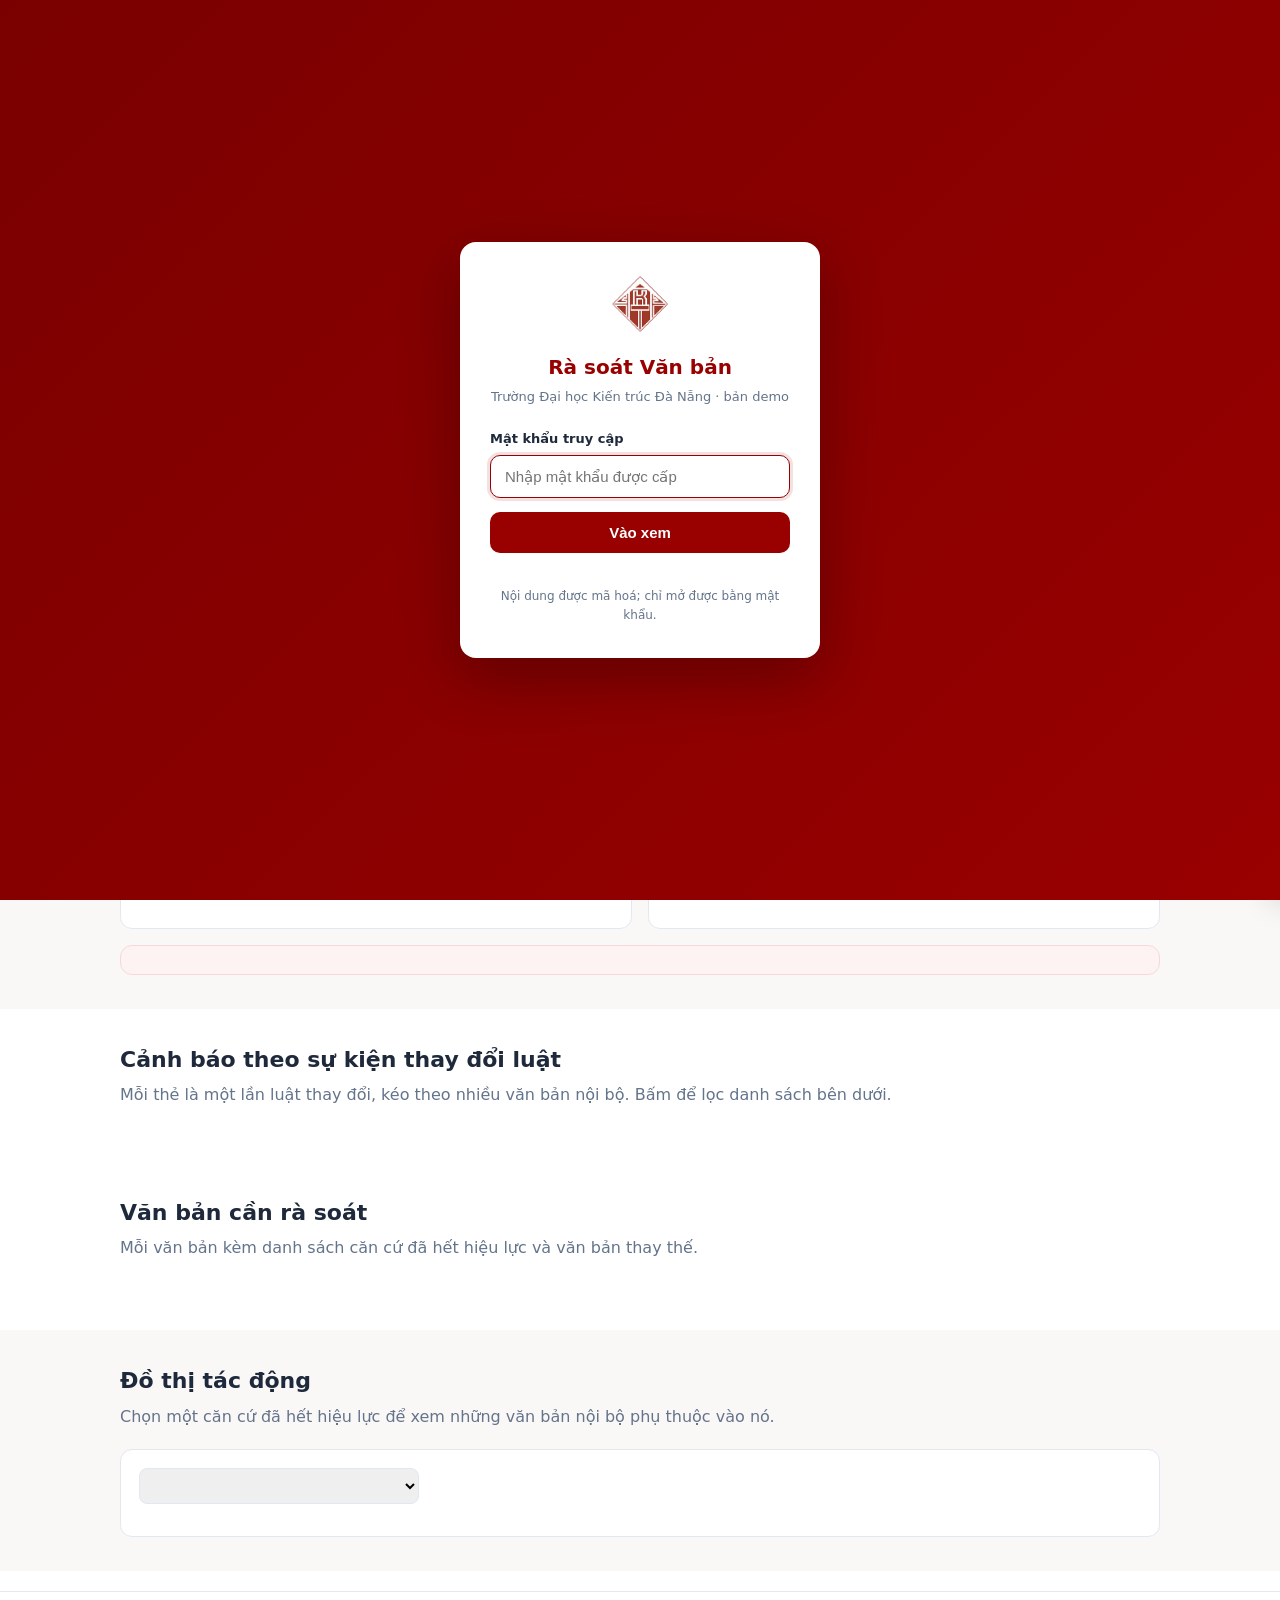
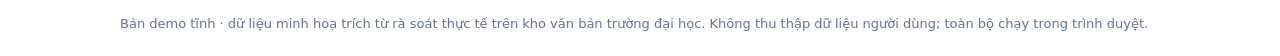
==== index.html @ 302cfd13 "DAU second brain — demo rà soát văn bản (web tĩnh, có cổng mã hoá)" ====
<!doctype html>
<html lang="vi">
<head>
<meta charset="utf-8" />
<meta name="viewport" content="width=device-width, initial-scale=1" />
<link rel="icon" type="image/png" href="dau-logo.png" />
<link rel="apple-touch-icon" href="dau-logo.png" />
<title>Rà soát Văn bản — Phát hiện căn cứ hết hiệu lực</title>
<style>
  :root{
    /* Trục màu đỏ maroon — đồng bộ logo/website DAU (#990000). */
    --blue:#990000; --blue-d:#7a0000; --blue-50:#fdf3f3; --blue-100:#f7d9d9;
    --ink:#1e293b; --muted:#64748b; --line:#e2e8f0; --bg:#ffffff; --soft:#faf7f7;
    --amber:#b45309; --amber-bg:#fffbeb; --red:#b91c1c; --red-bg:#fef2f2; --green:#15803d;
    --gold:#FBAE40;
  }
  *{box-sizing:border-box}
  html,body{margin:0;background:var(--bg);color:var(--ink);
    font-family:-apple-system,"Segoe UI","Be Vietnam Pro",Roboto,system-ui,sans-serif;line-height:1.55}
  a{color:var(--blue);text-decoration:none}
  .wrap{max-width:1080px;margin:0 auto;padding:0 20px}
  header{background:var(--blue);position:sticky;top:0;z-index:10;box-shadow:0 1px 0 rgba(0,0,0,.15)}
  header .wrap{display:flex;align-items:center;gap:12px;height:58px}
  .logo{width:34px;height:34px;border-radius:8px;background:#fff;display:grid;place-items:center;padding:3px}
  .logo img{width:100%;height:100%;object-fit:contain;display:block}
  .brand{font-weight:700;color:#fff}
  .tag{margin-left:auto;font-size:12px;color:#fff;border:1px solid rgba(255,255,255,.45);padding:3px 10px;border-radius:999px}
  .hero{padding:52px 0 30px;background:linear-gradient(#fff,var(--soft))}
  .hero .kick{color:var(--blue)}
  .kick{color:var(--blue);font-weight:700;font-size:13px;letter-spacing:.04em;text-transform:uppercase}
  h1{font-size:34px;line-height:1.2;margin:10px 0 12px;max-width:760px}
  .lead{color:var(--muted);font-size:17px;max-width:720px}
  .stats{display:flex;gap:14px;flex-wrap:wrap;margin-top:22px}
  .stat{background:#fff;border:1px solid var(--line);border-radius:12px;padding:14px 18px;min-width:150px}
  .stat b{display:block;font-size:30px;color:var(--blue);line-height:1}
  .stat span{color:var(--muted);font-size:13px}
  section{padding:34px 0}
  h2{font-size:22px;margin:0 0 6px}
  .sub{color:var(--muted);margin:0 0 20px}
  /* Phân tích nhanh */
  .metrics{display:grid;grid-template-columns:repeat(auto-fit,minmax(200px,1fr));gap:12px;margin-bottom:20px}
  .metric{border:1px solid var(--line);border-left:4px solid var(--blue);border-radius:10px;padding:14px 16px;background:#fff}
  .metric b{display:block;font-size:26px;color:var(--blue);line-height:1.1}
  .metric span{color:var(--muted);font-size:13px}
  .panels{display:grid;grid-template-columns:1fr 1fr;gap:16px}
  @media(max-width:760px){.panels{grid-template-columns:1fr}}
  .panel{border:1px solid var(--line);border-radius:12px;padding:16px 18px;background:#fff}
  .panel-h{font-weight:700;font-size:14px;margin-bottom:12px}
  .bar{display:grid;grid-template-columns:150px 1fr 34px;align-items:center;gap:10px;margin:7px 0;font-size:13px}
  .bar .lbl{color:var(--ink);white-space:nowrap;overflow:hidden;text-overflow:ellipsis}
  .bar .track{display:block;background:var(--soft);border-radius:6px;height:16px;overflow:hidden}
  .bar .fill{display:block;height:100%;min-width:6px;background:var(--blue);border-radius:6px}
  .bar .val{text-align:right;font-weight:700;color:var(--blue)}
  .barY .fill{background:var(--gold)}
  .barY .val{color:var(--amber)}
  /* Ưu tiên xử lý */
  .prow{display:grid;grid-template-columns:34px 1fr 130px 90px 120px;align-items:center;gap:10px;
    padding:11px 14px;border:1px solid var(--line);border-radius:10px;background:#fff;margin-bottom:8px;font-size:14px;cursor:pointer;transition:.15s}
  .prow:hover{border-color:var(--blue);box-shadow:0 2px 12px rgba(153,0,0,.08)}
  .phead{background:var(--soft);font-weight:700;font-size:12px;color:var(--muted);cursor:default;text-transform:uppercase;letter-spacing:.02em}
  .phead:hover{border-color:var(--line);box-shadow:none}
  .prow .pk{font-weight:800;color:var(--blue);text-align:center}
  .prow .pd{font-weight:700}
  .prow .pl{color:var(--muted);font-size:13px}
  .prow .pn{text-align:center;font-weight:700;color:var(--red)}
  .lv{font-size:11px;padding:3px 9px;border-radius:999px;white-space:nowrap}
  .lv-hi{background:var(--red-bg);color:var(--red);border:1px solid #fecaca}
  .lv-md{background:var(--amber-bg);color:var(--amber);border:1px solid #fde68a}
  @media(max-width:680px){.prow{grid-template-columns:26px 1fr 70px;}.prow .pl,.phead span:nth-child(3){display:none}}
  .tline{font-size:14px;padding:6px 0}
  /* Cổng đăng nhập */
  #gate{position:fixed;inset:0;z-index:100;background:linear-gradient(135deg,#7a0000,#990000);display:flex;align-items:center;justify-content:center;padding:20px}
  .gcard{background:#fff;border-radius:16px;padding:34px 30px;width:360px;max-width:92vw;box-shadow:0 20px 60px rgba(0,0,0,.3);text-align:center}
  .glogo{width:56px;height:56px;object-fit:contain;margin-bottom:12px}
  .gt{font-size:20px;font-weight:800;color:var(--blue)}
  .gs{font-size:13px;color:var(--muted);margin:4px 0 22px}
  .gl{display:block;text-align:left;font-size:13px;font-weight:600;color:var(--ink);margin-bottom:6px}
  #gpw{width:100%;padding:12px 14px;border:1px solid var(--line);border-radius:10px;font-size:15px;outline:none}
  #gpw:focus{border-color:var(--blue);box-shadow:0 0 0 3px rgba(153,0,0,.12)}
  #gbtn{width:100%;margin-top:14px;padding:12px;border:none;border-radius:10px;background:var(--blue);color:#fff;font-size:15px;font-weight:700;cursor:pointer}
  #gbtn:disabled{opacity:.6;cursor:default}
  .gerr{color:var(--red);font-size:13px;min-height:18px;margin-top:10px}
  .gnote{color:var(--muted);font-size:12px;margin-top:6px}
  .events{display:grid;grid-template-columns:repeat(auto-fill,minmax(320px,1fr));gap:12px}
  .ev{border:1px solid var(--line);border-radius:12px;padding:14px 16px;background:#fff;cursor:pointer;transition:.15s}
  .ev:hover{border-color:var(--blue);box-shadow:0 2px 12px rgba(37,99,235,.10)}
  .ev.active{border-color:var(--blue);background:var(--blue-50)}
  .ev .n{font-size:22px;font-weight:800;color:var(--blue)}
  .ev .chain{font-size:14px;margin-top:4px}
  .ev .old{color:var(--red);font-weight:600}
  .ev .new{color:var(--green);font-weight:600}
  .pill{display:inline-block;font-size:11px;padding:2px 8px;border-radius:999px;margin-top:8px}
  .pill.replace{background:var(--amber-bg);color:var(--amber);border:1px solid #fde68a}
  .pill.repeal{background:var(--red-bg);color:var(--red);border:1px solid #fecaca}
  .filterbar{display:flex;align-items:center;gap:10px;margin:6px 0 16px;flex-wrap:wrap}
  .chip{font-size:13px;border:1px solid var(--line);background:#fff;border-radius:999px;padding:6px 12px;cursor:pointer}
  .chip.active{background:var(--blue);color:#fff;border-color:var(--blue)}
  .cards{display:grid;grid-template-columns:repeat(auto-fill,minmax(340px,1fr));gap:12px}
  .card{border:1px solid var(--line);border-radius:12px;overflow:hidden;background:#fff}
  .card .h{padding:12px 16px;border-bottom:1px solid var(--line);display:flex;align-items:center;gap:8px;background:var(--soft)}
  .card .h .doc{font-weight:700;font-size:15px}
  .card .b{padding:6px 16px 14px}
  .item{padding:9px 0;border-bottom:1px dashed var(--line);font-size:14px}
  .item:last-child{border-bottom:0}
  .item .row{display:flex;align-items:center;gap:8px;flex-wrap:wrap}
  .arrow{color:var(--muted)}
  .badge{font-size:11px;padding:1px 7px;border-radius:6px}
  .badge.replace{background:var(--amber-bg);color:var(--amber)}
  .badge.repeal{background:var(--red-bg);color:var(--red)}
  .impact{border:1px solid var(--line);border-radius:12px;padding:18px;background:#fff}
  .impact select{font-size:14px;padding:8px 10px;border:1px solid var(--line);border-radius:8px;min-width:280px}
  .dep{display:flex;align-items:center;gap:10px;padding:8px 0;border-bottom:1px dashed var(--line);font-size:14px}
  .dep:last-child{border-bottom:0}
  .dot{width:8px;height:8px;border-radius:50%;background:var(--blue)}
  footer{border-top:1px solid var(--line);color:var(--muted);font-size:13px;padding:22px 0;margin-top:20px}
  .note{background:var(--blue-50);border:1px solid var(--blue-100);border-radius:12px;padding:14px 16px;color:#5a0000;font-size:14px}
  .card,.dnode{cursor:pointer}
  .card{transition:.15s}
  .card:hover{border-color:var(--blue);box-shadow:0 2px 12px rgba(153,0,0,.10)}
  /* Drawer chi tiết */
  .ov{position:fixed;inset:0;background:rgba(15,23,42,.45);opacity:0;pointer-events:none;transition:.2s;z-index:40}
  .ov.show{opacity:1;pointer-events:auto}
  .drawer{position:fixed;top:0;right:0;height:100%;width:440px;max-width:92vw;background:#fff;z-index:41;
    box-shadow:-8px 0 30px rgba(0,0,0,.18);transform:translateX(100%);transition:.25s;overflow-y:auto}
  .drawer.show{transform:translateX(0)}
  .dr-h{position:sticky;top:0;background:var(--blue);color:#fff;padding:16px 20px;display:flex;align-items:flex-start;gap:10px}
  .dr-h .x{margin-left:auto;cursor:pointer;font-size:22px;line-height:1;opacity:.9}
  .dr-h .t{font-weight:700;font-size:16px}
  .dr-h .s{font-size:12px;opacity:.85;margin-top:2px}
  .dr-b{padding:18px 20px}
  .kv{display:grid;grid-template-columns:110px 1fr;gap:6px 12px;font-size:14px;margin-bottom:16px}
  .kv .k{color:var(--muted)}
  .kv .v{color:var(--ink);font-weight:600}
  .sec-t{font-weight:700;font-size:13px;color:var(--blue);text-transform:uppercase;letter-spacing:.03em;margin:16px 0 8px}
  .sum{font-size:14px;color:#334155;line-height:1.6;background:var(--soft);border-radius:10px;padding:12px 14px}
  .chips{display:flex;flex-wrap:wrap;gap:6px}
  .chip2{font-size:12px;background:var(--blue-50);color:#5a0000;border:1px solid var(--blue-100);border-radius:999px;padding:3px 10px}
  .conf{display:inline-flex;align-items:center;gap:6px;font-size:12px}
  .conf .bar2{width:90px;height:7px;background:var(--soft);border-radius:4px;overflow:hidden}
  .conf .bar2 i{display:block;height:100%;background:var(--green)}
  .cc-item{display:flex;align-items:center;gap:8px;flex-wrap:wrap;font-size:13px;padding:7px 0;border-bottom:1px dashed var(--line)}
  .cc-item:last-child{border-bottom:0}
</style>
</head>
<body style="overflow:hidden">
<div id="gate">
  <div class="gcard">
    <img src="dau-logo.png" alt="DAU" class="glogo">
    <div class="gt">Rà soát Văn bản</div>
    <div class="gs">Trường Đại học Kiến trúc Đà Nẵng · bản demo</div>
    <label class="gl" for="gpw">Mật khẩu truy cập</label>
    <input id="gpw" type="password" autocomplete="off" placeholder="Nhập mật khẩu được cấp">
    <button id="gbtn">Vào xem</button>
    <div id="gerr" class="gerr"></div>
    <div class="gnote">Nội dung được mã hoá; chỉ mở được bằng mật khẩu.</div>
  </div>
</div>
<header><div class="wrap">
  <div class="logo"><img src="dau-logo.png" alt="Logo Trường Đại học Kiến trúc Đà Nẵng"></div>
  <div class="brand">Rà soát Văn bản</div>
  <div class="tag">Bản demo · dữ liệu rà soát thực tế</div>
</div></header>

<div class="hero"><div class="wrap">
  <div class="kick">Bảo đảm văn bản hành chính</div>
  <h1>Phát hiện văn bản đang viện dẫn căn cứ pháp lý đã hết hiệu lực</h1>
  <p class="lead">Khi một nghị định, thông tư bị thay thế hoặc bãi bỏ, hàng loạt văn bản nội bộ của trường bỗng đứng trên một căn cứ đã chết. Hệ thống dựng đồ thị toàn bộ văn bản và đối chiếu với hiệu lực pháp luật, chỉ ra <b>đúng văn bản nào</b> cần rà lại — kèm căn cứ thay thế.</p>
  <div class="stats" id="stats"></div>
</div></div>

<section><div class="wrap">
  <h2>Ưu tiên xử lý trước</h2>
  <p class="sub">Xếp theo mức độ: văn bản có căn cứ <b>bị bãi bỏ</b> và dính <b>nhiều căn cứ hỏng</b> lên đầu. Bấm để xem chi tiết.</p>
  <div id="priority"></div>
</div></section>

<section style="background:var(--soft)"><div class="wrap">
  <h2>Phân tích nhanh</h2>
  <p class="sub">Rút trực tiếp từ kết quả rà soát — không phải số minh hoạ.</p>
  <div class="metrics" id="metrics"></div>
  <div class="panels">
    <div class="panel">
      <div class="panel-h">Căn cứ bị viện nhiều nhất</div>
      <div id="barTop"></div>
    </div>
    <div class="panel">
      <div class="panel-h">Thay thế / bãi bỏ</div>
      <div id="donut" style="display:flex;align-items:center;gap:18px"></div>
      <div class="panel-h" style="margin-top:18px">Văn bản thay thế theo năm</div>
      <div id="barYear"></div>
    </div>
  </div>
  <div class="panels" style="margin-top:16px">
    <div class="panel">
      <div class="panel-h">Rủi ro tập trung ở đâu</div>
      <div id="riskLoai"></div>
      <div class="panel-h" style="margin-top:16px">Chủ đề hay gặp</div>
      <div id="riskChuDe" class="chips"></div>
    </div>
    <div class="panel">
      <div class="panel-h">Độ tin cậy trích xuất (chất lượng đọc)</div>
      <div id="trust"></div>
    </div>
  </div>
  <div class="note" id="whyNow" style="margin-top:16px"></div>
</div></section>

<section><div class="wrap">
  <h2>Cảnh báo theo sự kiện thay đổi luật</h2>
  <p class="sub">Mỗi thẻ là một lần luật thay đổi, kéo theo nhiều văn bản nội bộ. Bấm để lọc danh sách bên dưới.</p>
  <div class="events" id="events"></div>
</div></section>

<section><div class="wrap">
  <h2>Văn bản cần rà soát</h2>
  <p class="sub">Mỗi văn bản kèm danh sách căn cứ đã hết hiệu lực và văn bản thay thế.</p>
  <div class="filterbar" id="filterbar"></div>
  <div class="cards" id="cards"></div>
</div></section>

<section style="background:var(--soft)"><div class="wrap">
  <h2>Đồ thị tác động</h2>
  <p class="sub">Chọn một căn cứ đã hết hiệu lực để xem những văn bản nội bộ phụ thuộc vào nó.</p>
  <div class="impact">
    <select id="impactSel"></select>
    <div id="impactOut" style="margin-top:14px"></div>
  </div>
</div></section>

<div class="ov" id="ov"></div>
<aside class="drawer" id="drawer">
  <div class="dr-h">
    <div><div class="t" id="drTitle"></div><div class="s" id="drSub"></div></div>
    <div class="x" id="drClose">&times;</div>
  </div>
  <div class="dr-b" id="drBody"></div>
</aside>

<footer><div class="wrap">
  Bản demo tĩnh · dữ liệu minh hoạ trích từ rà soát thực tế trên kho văn bản trường đại học.
  Không thu thập dữ liệu người dùng; toàn bộ chạy trong trình duyệt.
</div></footer>

<script>
function initApp(){
  var D = window.DEMO_DATA;
  var badge = function(ly){ return ly.indexOf("bãi bỏ")>=0 ? "repeal" : "replace"; };

  // stats
  document.getElementById("stats").innerHTML =
    '<div class="stat"><b>'+D.soCanhBao+(D.tongCorpus?' <span style="font-size:16px;color:var(--muted)">/ '+D.tongCorpus+'</span>':'')+'</b><span>văn bản viện căn cứ hết hiệu lực'+(D.tongCorpus?' trên tổng kho':'')+'</span></div>'+
    '<div class="stat"><b>'+D.soSuKien+'</b><span>lần luật thay đổi (thay thế / bãi bỏ)</span></div>'+
    '<div class="stat"><b>on-prem</b><span>dữ liệu không rời tổ chức</span></div>';

  // ---- Phân tích nhanh ----
  var I = D.insights;
  document.getElementById("metrics").innerHTML =
    '<div class="metric"><b>'+I.luotVien+'</b><span>lượt viện dẫn căn cứ đã hết hiệu lực</span></div>'+
    '<div class="metric"><b>'+I.thayThe+' / '+I.baiBo+'</b><span>bị thay thế / bị bãi bỏ</span></div>'+
    '<div class="metric"><b>'+I.vbNhieuCanCu+'</b><span>văn bản dính từ 2 căn cứ hỏng trở lên</span></div>'+
    '<div class="metric"><b>'+I.luotLuatMoi+'</b><span>lượt do luật mới 2025–2026</span></div>';

  function bars(host, rows, cls){
    var max = Math.max.apply(null, rows.map(function(r){return r.n;}));
    document.getElementById(host).className = cls||"";
    document.getElementById(host).innerHTML = rows.map(function(r){
      return '<div class="bar"><span class="lbl" title="'+r.label+'">'+r.label+'</span>'+
        '<span class="track"><span class="fill" style="width:'+(r.n/max*100).toFixed(0)+'%"></span></span>'+
        '<span class="val">'+r.n+'</span></div>';
    }).join("");
  }
  bars("barTop", I.topCanCu.map(function(x){return {label:x.canCu,n:x.n};}));
  bars("barYear", I.theoNam.map(function(x){return {label:x.nam,n:x.n};}), "barY");

  // donut thay thế / bãi bỏ (SVG)
  (function(){
    var a=I.thayThe, b=I.baiBo, tot=a+b, r=42, c=2*Math.PI*r;
    var segA=(a/tot*c), segB=(b/tot*c);
    document.getElementById("donut").innerHTML =
      '<svg width="120" height="120" viewBox="0 0 120 120">'+
      '<circle cx="60" cy="60" r="'+r+'" fill="none" stroke="var(--amber)" stroke-width="16" '+
        'stroke-dasharray="'+segA+' '+(c-segA)+'" transform="rotate(-90 60 60)"/>'+
      '<circle cx="60" cy="60" r="'+r+'" fill="none" stroke="var(--red)" stroke-width="16" '+
        'stroke-dasharray="'+segB+' '+(c-segB)+'" stroke-dashoffset="'+(-segA)+'" transform="rotate(-90 60 60)"/>'+
      '<text x="60" y="58" text-anchor="middle" font-size="22" font-weight="800" fill="var(--ink)">'+tot+'</text>'+
      '<text x="60" y="74" text-anchor="middle" font-size="10" fill="var(--muted)">lượt</text></svg>'+
      '<div style="font-size:13px">'+
      '<div><span style="display:inline-block;width:10px;height:10px;background:var(--amber);border-radius:2px;margin-right:6px"></span>Bị thay thế · <b>'+a+'</b></div>'+
      '<div style="margin-top:6px"><span style="display:inline-block;width:10px;height:10px;background:var(--red);border-radius:2px;margin-right:6px"></span>Bị bãi bỏ · <b>'+b+'</b></div></div>';
  })();

  document.getElementById("whyNow").innerHTML =
    '<b>Vì sao bây giờ:</b> '+I.luotLuatMoi+'/'+I.luotVien+' lượt viện căn cứ hết hiệu lực là do đợt sửa luật lớn '+
    '<b>2025–2026</b> (Luật Giáo dục ĐH 125/2025, Nghị định 91/2026…). Càng để lâu, số văn bản đứng trên căn cứ đã chết càng dồn.';

  // ① Ưu tiên xử lý — bảng xếp hạng
  (function(){
    var rows=I.uuTien||[];
    var host=document.getElementById("priority");
    var head='<div class="prow phead"><span>#</span><span>Văn bản</span><span>Loại</span><span>Căn cứ hỏng</span><span>Mức độ</span></div>';
    host.innerHTML=head+rows.map(function(r,i){
      var lvl=r.baiBo?'<span class="lv lv-hi">Ưu tiên cao</span>':'<span class="lv lv-md">Cần rà</span>';
      return '<div class="prow" data-did="'+r.docId+'">'+
        '<span class="pk">'+(i+1)+'</span>'+
        '<span class="pd">'+r.soHieu+'</span>'+
        '<span class="pl">'+(r.loai||'—')+'</span>'+
        '<span class="pn">'+r.n+'</span>'+
        '<span>'+lvl+'</span></div>';
    }).join("");
    Array.prototype.forEach.call(host.querySelectorAll(".prow[data-did]"),function(el){
      el.onclick=function(){ openDetail(el.dataset.did); };
    });
  })();

  // ③ Rủi ro tập trung — loại VB + chủ đề
  (function(){
    var T=I.tapTrung||{theoLoai:[],theoChuDe:[]};
    bars("riskLoai", T.theoLoai.map(function(x){return {label:x.loai,n:x.n};}));
    document.getElementById("riskChuDe").innerHTML =
      T.theoChuDe.map(function(c){return '<span class="chip2">'+esc(c.chuDe)+' · '+c.n+'</span>';}).join("");
  })();

  // ② Độ tin cậy trích xuất
  (function(){
    var t=I.tinCay; if(!t) return;
    document.getElementById("trust").innerHTML =
      '<div style="display:flex;align-items:center;gap:14px;margin-bottom:12px">'+
        '<svg width="86" height="86" viewBox="0 0 86 86">'+
          '<circle cx="43" cy="43" r="34" fill="none" stroke="var(--soft)" stroke-width="12"/>'+
          '<circle cx="43" cy="43" r="34" fill="none" stroke="var(--green)" stroke-width="12" '+
            'stroke-dasharray="'+(t.tb/100*2*Math.PI*34)+' '+(2*Math.PI*34)+'" stroke-linecap="round" transform="rotate(-90 43 43)"/>'+
          '<text x="43" y="48" text-anchor="middle" font-size="20" font-weight="800" fill="var(--ink)">'+t.tb+'%</text>'+
        '</svg>'+
        '<div style="font-size:13px;color:var(--muted)">Độ tin cậy trung bình khi AI bóc tách '+t.tong+' văn bản cảnh báo.</div>'+
      '</div>'+
      '<div class="tline"><b>'+t.ocr+'/'+t.tong+'</b> văn bản đọc bằng OCR (ảnh scan)</div>'+
      '<div class="tline"><b>'+t.duoi80+'/'+t.tong+'</b> văn bản có độ tin cậy dưới 80% — <span style="color:var(--amber)">nên có người kiểm lại</span></div>'+
      '<div class="tline" style="color:var(--muted);font-size:12px;margin-top:8px">Hệ thống không tự quyết; con người duyệt cuối (HITL) + lưu vết.</div>';
  })();

  // events
  var evWrap = document.getElementById("events");
  var activeEvent = null;
  D.events.forEach(function(e, i){
    var el = document.createElement("div");
    el.className="ev"; el.dataset.i=i;
    el.innerHTML =
      '<div class="n">'+e.docs.length+' <span style="font-size:13px;color:var(--muted);font-weight:600">văn bản</span></div>'+
      '<div class="chain"><span class="old">'+e.canCu+'</span> <span class="arrow">→</span> <span class="new">'+e.thayBang+'</span></div>'+
      '<span class="pill '+badge(e.lyDo)+'">'+e.lyDo+'</span>';
    el.onclick=function(){
      if(activeEvent===i){ activeEvent=null; } else { activeEvent=i; }
      renderChips(); renderCards();
      Array.prototype.forEach.call(evWrap.children,function(c){c.classList.toggle("active", c.dataset.i==activeEvent);});
    };
    evWrap.appendChild(el);
  });

  // filter chips (theo lý do)
  var filterReason = "all";
  function renderChips(){
    var fb = document.getElementById("filterbar");
    var reasons = [["all","Tất cả"],["thay","Bị thay thế"],["bãi","Bị bãi bỏ"]];
    fb.innerHTML = reasons.map(function(r){
      return '<span class="chip'+(filterReason===r[0]?' active':'')+'" data-r="'+r[0]+'">'+r[1]+'</span>';
    }).join("") + (activeEvent!==null ? '<span style="color:var(--muted);font-size:13px">· đang lọc theo sự kiện: <b>'+D.events[activeEvent].canCu+'</b> <a href="#" id="clearEv">bỏ lọc</a></span>' : '');
    Array.prototype.forEach.call(fb.querySelectorAll(".chip"),function(c){
      c.onclick=function(){ filterReason=c.dataset.r; renderChips(); renderCards(); };
    });
    var ce=document.getElementById("clearEv");
    if(ce) ce.onclick=function(ev){ev.preventDefault();activeEvent=null;renderChips();renderCards();Array.prototype.forEach.call(evWrap.children,function(c){c.classList.remove("active");});};
  }

  // cards
  function renderCards(){
    var evDocs = activeEvent!==null ? new Set(D.events[activeEvent].docs) : null;
    var host = document.getElementById("cards");
    host.innerHTML="";
    D.warnings.forEach(function(w){
      if(evDocs && !evDocs.has(w.soHieu)) return;
      var items = w.items.filter(function(it){
        if(filterReason==="thay") return it.lyDo.indexOf("thay")>=0;
        if(filterReason==="bãi") return it.lyDo.indexOf("bãi")>=0;
        return true;
      });
      if(!items.length) return;
      var worst = items.some(function(it){return it.lyDo.indexOf("bãi")>=0;}) ? "repeal":"replace";
      var card=document.createElement("div"); card.className="card";
      card.innerHTML =
        '<div class="h"><span class="badge '+worst+'">'+(worst==="repeal"?"bãi bỏ":"thay thế")+'</span><span class="doc">'+w.soHieu+'</span>'+
          '<span style="margin-left:auto;color:var(--muted);font-size:12px">xem chi tiết →</span></div>'+
        '<div class="b">'+items.map(function(it){
          return '<div class="item"><div class="row"><span style="color:var(--red)">'+it.canCu+'</span>'+
            '<span class="arrow">→</span><span style="color:var(--green)">'+it.thayBang+'</span>'+
            '<span class="badge '+badge(it.lyDo)+'">'+it.lyDo+'</span></div></div>';
        }).join("")+'</div>';
      card.onclick=function(){ openDetail(w.docId); };
      host.appendChild(card);
    });
    if(!host.children.length) host.innerHTML='<p class="sub">Không có văn bản khớp bộ lọc.</p>';
  }

  // impact
  var sel=document.getElementById("impactSel");
  D.impact.forEach(function(x,i){
    var o=document.createElement("option"); o.value=i;
    o.textContent=x.canCu+"  ("+x.dependents.length+" văn bản phụ thuộc)";
    sel.appendChild(o);
  });
  function esc(s){return String(s).replace(/&/g,"&amp;").replace(/</g,"&lt;");}
  function renderImpact(){
    var x=D.impact[sel.value];
    var out=document.getElementById("impactOut");
    if(!x){out.innerHTML="";return;}
    var deps=x.dependents;
    var note='<div class="note">Nếu <b>'+esc(x.canCu)+'</b> thay đổi ('+x.lyDo+' → <b>'+esc(x.thayBang)+'</b>), '+
      deps.length+' văn bản dưới đây cần rà lại.</div>';
    if(!deps.length){ out.innerHTML=note+'<p class="sub">Không có văn bản phụ thuộc trong kho.</p>'; return; }

    var W=740, rowH=50, pad=44, bx=18, bw=214, dx=474, dw=250, dh=38;
    var H=Math.max(240, pad*2 + deps.length*rowH);
    var by=H/2;
    var svg='<svg viewBox="0 0 '+W+' '+H+'" width="100%" style="max-width:'+W+'px;font-family:inherit">';
    svg+='<defs><marker id="ah" markerWidth="9" markerHeight="9" refX="7" refY="3" orient="auto">'+
         '<path d="M0,0 L7,3 L0,6 Z" fill="#b91c1c"/></marker></defs>';
    // đường nối căn cứ -> từng văn bản phụ thuộc
    deps.forEach(function(d,i){
      var dy=pad + i*rowH + dh/2;
      var x1=bx+bw, y1=by, x2=dx, y2=dy, mx=(x1+x2)/2;
      svg+='<path d="M'+x1+','+y1+' C'+mx+','+y1+' '+mx+','+y2+' '+(x2-2)+','+y2+'" '+
           'fill="none" stroke="#d99" stroke-width="1.6" marker-end="url(#ah)"/>';
    });
    // node căn cứ hết hiệu lực (đỏ, viền đứt = đã "chết")
    svg+='<g><rect x="'+bx+'" y="'+(by-28)+'" width="'+bw+'" height="56" rx="10" '+
         'fill="#fef2f2" stroke="#b91c1c" stroke-width="1.8" stroke-dasharray="5 3"/>'+
         '<text x="'+(bx+bw/2)+'" y="'+(by-6)+'" text-anchor="middle" font-size="9.5" fill="#b91c1c" font-weight="700">CĂN CỨ HẾT HIỆU LỰC</text>'+
         '<text x="'+(bx+bw/2)+'" y="'+(by+12)+'" text-anchor="middle" font-size="13" fill="#1e293b" font-weight="700">'+esc(x.canCu)+'</text></g>';
    // chip văn bản thay thế (xanh) dưới căn cứ
    svg+='<g><rect x="'+bx+'" y="'+(by+40)+'" width="'+bw+'" height="30" rx="8" fill="#f0fdf4" stroke="#15803d" stroke-width="1.4"/>'+
         '<text x="'+(bx+bw/2)+'" y="'+(by+59)+'" text-anchor="middle" font-size="11.5" fill="#15803d">thay bằng: <tspan font-weight="700">'+esc(x.thayBang)+'</tspan></text></g>';
    svg+='<line x1="'+(bx+bw/2)+'" y1="'+(by+28)+'" x2="'+(bx+bw/2)+'" y2="'+(by+40)+'" stroke="#15803d" stroke-width="1.2"/>';
    // node văn bản phụ thuộc
    deps.forEach(function(d,i){
      var dy=pad + i*rowH + dh/2;
      svg+='<g class="dnode" style="cursor:pointer" onclick="window.__openDetail(\''+(d.docId||'')+'\')">'+
           '<rect x="'+dx+'" y="'+(dy-dh/2)+'" width="'+dw+'" height="'+dh+'" rx="8" fill="#fff" stroke="#990000" stroke-width="1.3"/>'+
           '<text x="'+(dx+12)+'" y="'+(dy+2)+'" font-size="12.5" fill="#1e293b" font-weight="600">'+esc(d.soHieu)+'</text>'+
           (d.loai?'<text x="'+(dx+12)+'" y="'+(dy+15)+'" font-size="9.5" fill="#64748b">'+esc(d.loai)+' · bấm xem chi tiết</text>':'')+'</g>';
    });
    svg+='</svg>';
    out.innerHTML = note + '<div style="overflow-x:auto;margin-top:14px">'+svg+'</div>';
  }
  sel.onchange=renderImpact;

  // ---- Drawer chi tiết văn bản ----
  function warnItemsOf(docId){
    var w = D.warnings.filter(function(x){return x.docId===docId;})[0];
    return w ? w.items : null;
  }
  function fmtDate(s){ if(!s) return "—"; var p=String(s).split("-"); return p.length===3? p[2]+"/"+p[1]+"/"+p[0] : s; }
  function openDetail(docId){
    var m = D.docMeta[docId];
    var ov=document.getElementById("ov"), dr=document.getElementById("drawer");
    if(!m){
      document.getElementById("drTitle").textContent="Không có dữ liệu chi tiết";
      document.getElementById("drSub").textContent="";
      document.getElementById("drBody").innerHTML='<p class="sub">Văn bản này chưa có bản trích xuất trong demo.</p>';
    } else {
      document.getElementById("drTitle").textContent = m.soHieu || "Văn bản";
      document.getElementById("drSub").textContent = [m.loai, m.coQuan].filter(Boolean).join(" · ");
      var conf = m.conf!=null ? Math.round(m.conf*100) : null;
      var items = warnItemsOf(docId);
      var html = '<div class="kv">'+
        row("Loại", m.loai)+
        row("Cơ quan", m.coQuan)+
        row("Người ký", m.nguoiKy)+
        row("Ngày ký", fmtDate(m.ngayKy))+
        row("Hiệu lực", fmtDate(m.hieuLucTu) + (m.hieuLucDen? " → "+fmtDate(m.hieuLucDen) : " → nay"))+
        row("Trạng thái", m.status)+
      '</div>';
      // độ tin cậy trích xuất + OCR (thông tin DocOps bóc ra)
      html += '<div style="display:flex;gap:18px;align-items:center;margin-bottom:6px">';
      if(conf!=null) html += '<span class="conf">Độ tin cậy trích xuất <span class="bar2"><i style="width:'+conf+'%"></i></span> <b>'+conf+'%</b></span>';
      html += '<span class="conf">'+(m.ocr? "📄 có dùng OCR":"📄 lớp chữ số")+'</span></div>';
      // tóm tắt
      if(m.tomTat){ html += '<div class="sec-t">Tóm tắt (AI trích)</div><div class="sum">'+esc(m.tomTat)+'</div>'; }
      // căn cứ hết hiệu lực (nếu là văn bản cảnh báo)
      if(items){
        html += '<div class="sec-t">Căn cứ đã hết hiệu lực</div>';
        html += items.map(function(it){
          return '<div class="cc-item"><span style="color:var(--red);font-weight:600">'+esc(it.canCu)+'</span>'+
            '<span class="arrow">→</span><span style="color:var(--green);font-weight:600">'+esc(it.thayBang)+'</span>'+
            '<span class="badge '+badge(it.lyDo)+'">'+it.lyDo+'</span></div>';
        }).join("");
      }
      // chủ đề + tags
      if(m.chuDe&&m.chuDe.length){ html += '<div class="sec-t">Chủ đề</div><div class="chips">'+m.chuDe.map(function(c){return '<span class="chip2">'+esc(c)+'</span>';}).join("")+'</div>'; }
      if(m.tags&&m.tags.length){ html += '<div class="sec-t">Từ khoá</div><div class="chips">'+m.tags.map(function(t){return '<span class="chip2">'+esc(t)+'</span>';}).join("")+'</div>'; }
      document.getElementById("drBody").innerHTML = html;
    }
    ov.classList.add("show"); dr.classList.add("show");
  }
  function row(k,v){ return v? '<span class="k">'+k+'</span><span class="v">'+esc(v)+'</span>' : ''; }
  function closeDetail(){ document.getElementById("ov").classList.remove("show"); document.getElementById("drawer").classList.remove("show"); }
  document.getElementById("ov").onclick=closeDetail;
  document.getElementById("drClose").onclick=closeDetail;
  document.addEventListener("keydown",function(e){ if(e.key==="Escape") closeDetail(); });
  window.__openDetail = openDetail; // cho node SVG gọi

  renderChips(); renderCards(); renderImpact();
  // deep-link: mở sẵn 1 văn bản nếu URL có #doc=<id>
  var hm = location.hash.match(/doc=([^&]+)/); if(hm) openDetail(decodeURIComponent(hm[1]));
}

// ===== Cổng đăng nhập (mã hoá dữ liệu, web tĩnh) =====
(function(){
  var b64d=function(s){return Uint8Array.from(atob(s),function(c){return c.charCodeAt(0);});};
  function deriveKey(pw, salt){
    return crypto.subtle.importKey("raw", new TextEncoder().encode(pw), "PBKDF2", false, ["deriveKey"])
      .then(function(km){
        return crypto.subtle.deriveKey(
          {name:"PBKDF2", salt:salt, iterations:150000, hash:"SHA-256"},
          km, {name:"AES-GCM", length:256}, false, ["decrypt"]);
      });
  }
  function unlock(pw){
    return fetch("data.enc").then(function(r){return r.text();}).then(function(txt){
      var p=txt.trim().split(".");
      var salt=b64d(p[0]), iv=b64d(p[1]), ct=b64d(p[2]);
      return deriveKey(pw, salt).then(function(key){
        return crypto.subtle.decrypt({name:"AES-GCM", iv:iv}, key, ct);
      }).then(function(buf){
        var json=new TextDecoder().decode(buf);
        window.DEMO_DATA=JSON.parse(json);
      });
    });
  }
  function showApp(){
    document.getElementById("gate").style.display="none";
    document.body.style.overflow="";
    initApp();
  }
  function submit(){
    var pw=document.getElementById("gpw").value;
    var err=document.getElementById("gerr"), btn=document.getElementById("gbtn");
    err.textContent=""; btn.disabled=true; btn.textContent="Đang mở…";
    unlock(pw).then(function(){
      try{ sessionStorage.setItem("gate_pw", pw); }catch(e){}
      showApp();
    }).catch(function(){
      err.textContent="Mật khẩu không đúng. Thử lại.";
      btn.disabled=false; btn.textContent="Vào xem";
    });
  }
  window.addEventListener("DOMContentLoaded", function(){
    document.getElementById("gbtn").onclick=submit;
    document.getElementById("gpw").addEventListener("keydown",function(e){ if(e.key==="Enter") submit(); });
    // tự mở lại trong phiên nếu đã nhập đúng
    var saved=null; try{ saved=sessionStorage.getItem("gate_pw"); }catch(e){}
    if(saved){ unlock(saved).then(showApp).catch(function(){ document.getElementById("gpw").focus(); }); }
    else document.getElementById("gpw").focus();
  });
})();
</script>
</body>
</html>
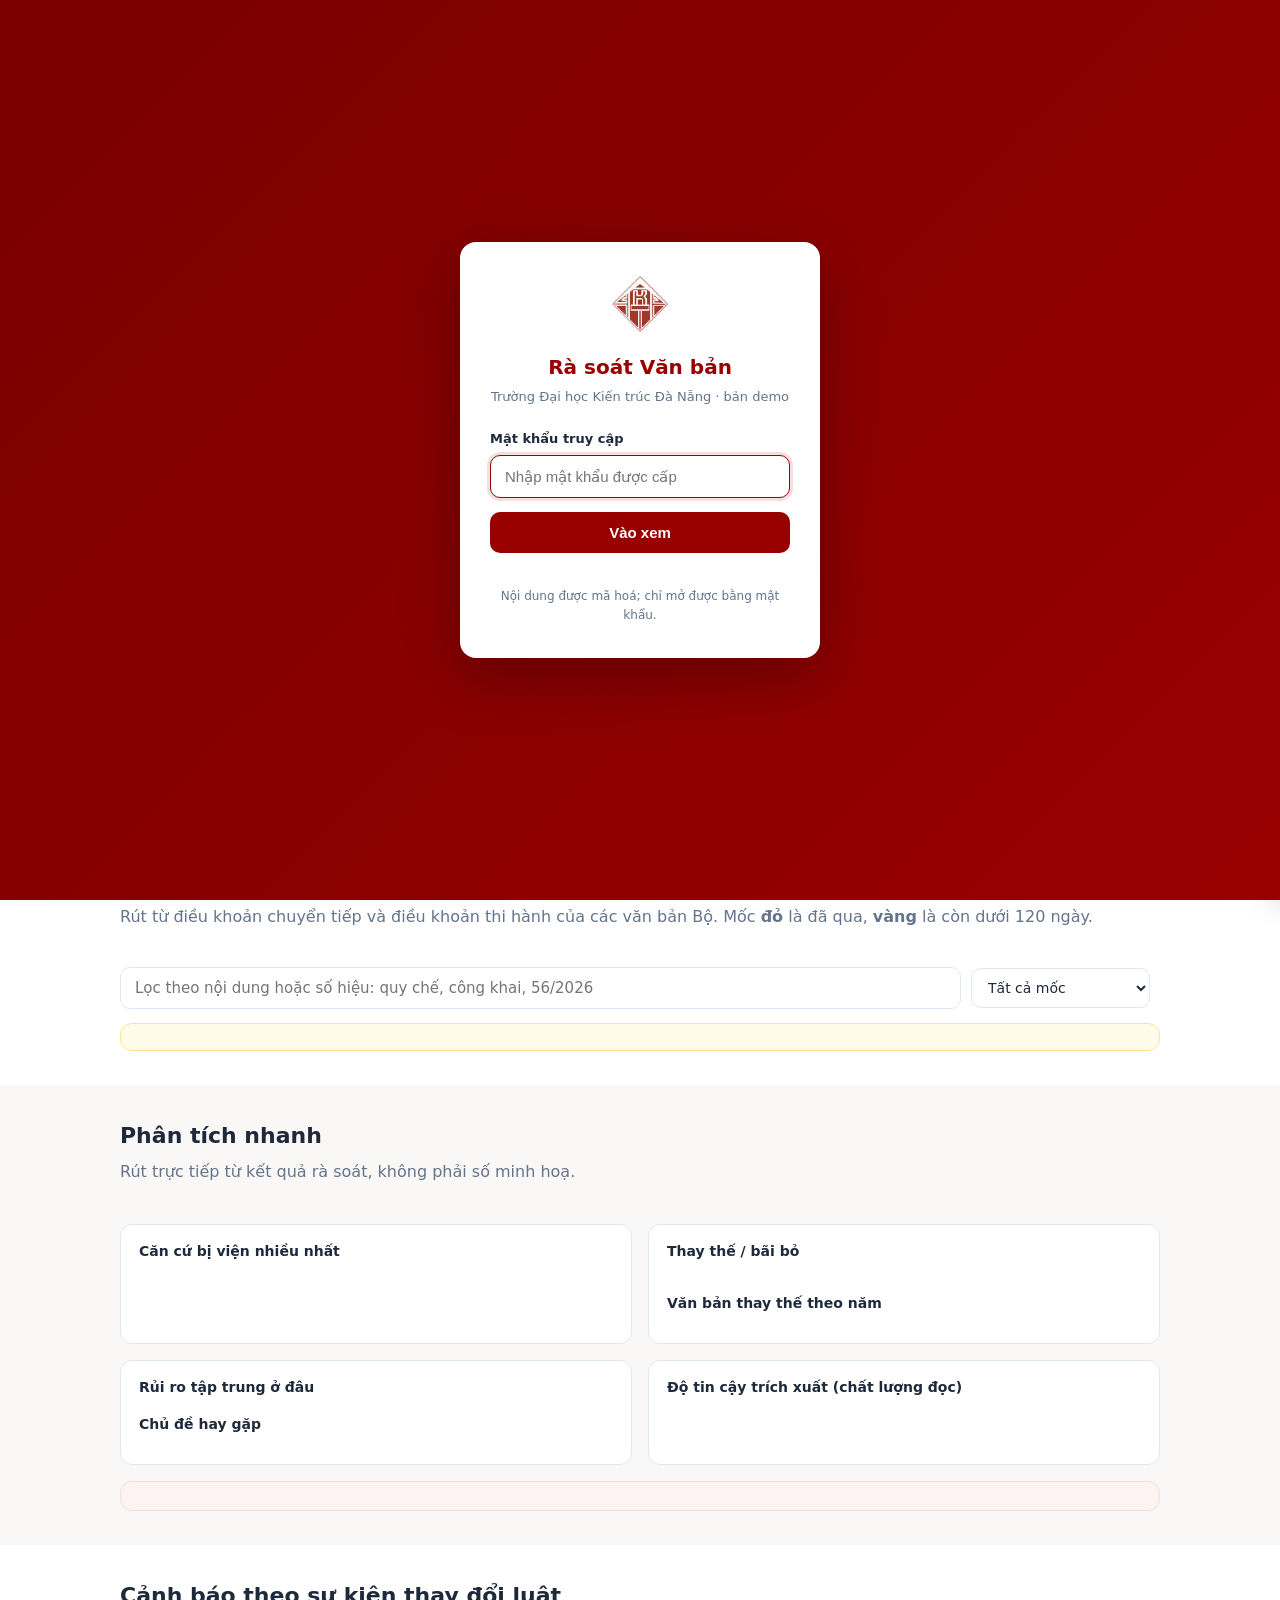
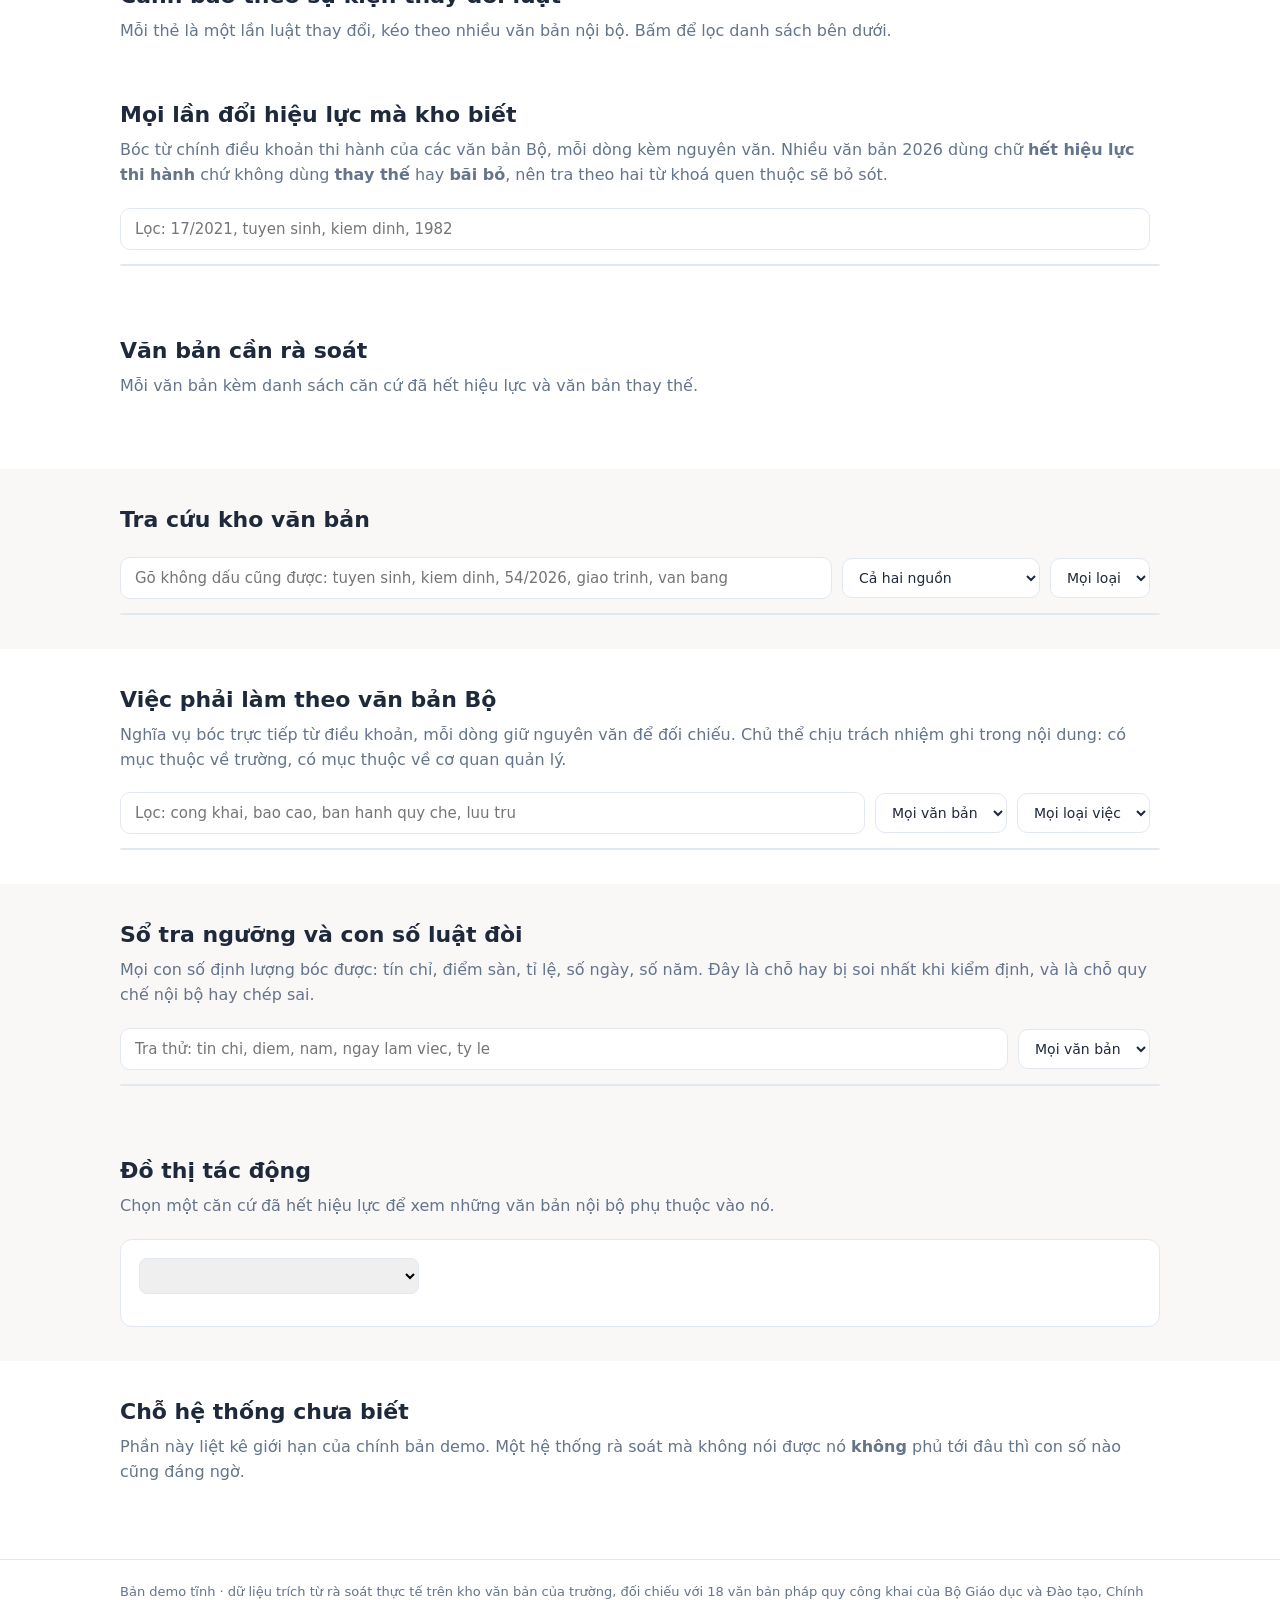
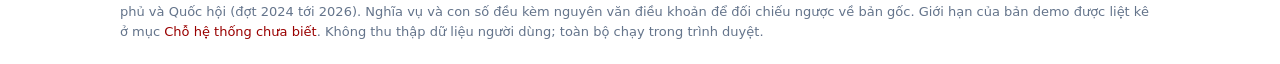
==== commit 68d4f552: "Nạp 18 văn bản mới nhất của Bộ, bóc tới mức điều khoản Bóc tách 18 văn bản pháp quy công khai (Bộ GD" ====
--- a/index.html
+++ b/index.html
@@ -5,10 +5,10 @@
 <meta name="viewport" content="width=device-width, initial-scale=1" />
 <link rel="icon" type="image/png" href="dau-logo.png" />
 <link rel="apple-touch-icon" href="dau-logo.png" />
-<title>Rà soát Văn bản — Phát hiện căn cứ hết hiệu lực</title>
+<title>Rà soát Văn bản: Phát hiện căn cứ hết hiệu lực</title>
 <style>
   :root{
-    /* Trục màu đỏ maroon — đồng bộ logo/website DAU (#990000). */
+    /* Trục màu đỏ maroon, đồng bộ logo/website DAU (#990000). */
     --blue:#990000; --blue-d:#7a0000; --blue-50:#fdf3f3; --blue-100:#f7d9d9;
     --ink:#1e293b; --muted:#64748b; --line:#e2e8f0; --bg:#ffffff; --soft:#faf7f7;
     --amber:#b45309; --amber-bg:#fffbeb; --red:#b91c1c; --red-bg:#fef2f2; --green:#15803d;
@@ -140,6 +140,93 @@
   .conf .bar2 i{display:block;height:100%;background:var(--green)}
   .cc-item{display:flex;align-items:center;gap:8px;flex-wrap:wrap;font-size:13px;padding:7px 0;border-bottom:1px dashed var(--line)}
   .cc-item:last-child{border-bottom:0}
+
+  /* ===== Thanh điều hướng nhóm mục ===== */
+  .navtabs{position:sticky;top:58px;z-index:9;background:#fff;border-bottom:1px solid var(--line)}
+  .navtabs .wrap{display:flex;gap:4px;overflow-x:auto;padding-top:8px;padding-bottom:8px}
+  .navtabs a{font-size:13px;font-weight:600;color:var(--muted);padding:7px 13px;border-radius:999px;white-space:nowrap}
+  .navtabs a:hover{background:var(--soft);color:var(--ink)}
+  .navtabs a.on{background:var(--blue);color:#fff}
+  section[id]{scroll-margin-top:112px}
+
+  /* ===== Ô tìm kiếm dùng chung ===== */
+  .inp{width:100%;padding:11px 14px;border:1px solid var(--line);border-radius:10px;font-size:15px;
+    outline:none;font-family:inherit;background:#fff}
+  .inp:focus{border-color:var(--blue);box-shadow:0 0 0 3px rgba(153,0,0,.10)}
+  .srow{display:flex;gap:10px;flex-wrap:wrap;align-items:center;margin-bottom:14px}
+  .srow .inp{flex:1;min-width:260px}
+  .sel{padding:10px 12px;border:1px solid var(--line);border-radius:10px;font-size:14px;
+    font-family:inherit;background:#fff;color:var(--ink)}
+  .cnt{font-size:13px;color:var(--muted)}
+  .cnt b{color:var(--blue)}
+  mark{background:#fde68a;color:inherit;padding:0 2px;border-radius:3px}
+
+  /* ===== Danh sách kết quả ===== */
+  .rlist{border:1px solid var(--line);border-radius:12px;overflow:hidden;background:#fff}
+  .r{display:grid;grid-template-columns:210px 1fr 96px;gap:12px;align-items:start;padding:12px 16px;
+    border-bottom:1px solid var(--line);font-size:14px;cursor:pointer;transition:.12s}
+  .r:last-child{border-bottom:0}
+  .r:hover{background:var(--blue-50)}
+  .r .rs{font-weight:700;color:var(--blue);word-break:break-word}
+  .r .rt{color:#334155}
+  .r .rm{font-size:12px;color:var(--muted);margin-top:3px}
+  .r .rr{text-align:right;font-size:11px;color:var(--muted)}
+  @media(max-width:720px){.r{grid-template-columns:1fr}.r .rr{text-align:left}}
+  .src{display:inline-block;font-size:10px;padding:2px 7px;border-radius:999px;font-weight:700;letter-spacing:.02em}
+  .src.bo{background:#eef2ff;color:#3730a3;border:1px solid #c7d2fe}
+  .src.truong{background:var(--blue-50);color:#7a0000;border:1px solid var(--blue-100)}
+  .empty{padding:26px 16px;text-align:center;color:var(--muted);font-size:14px}
+
+  /* ===== Khối bằng chứng nguyên văn ===== */
+  .ev-q{border-left:3px solid var(--blue);background:var(--soft);padding:10px 14px;margin:8px 0;
+    font-size:13px;color:#334155;line-height:1.6;border-radius:0 8px 8px 0}
+  .ev-q .lbl{display:block;font-size:10px;font-weight:800;letter-spacing:.04em;color:var(--blue);
+    text-transform:uppercase;margin-bottom:5px}
+  .toggle{font-size:12px;color:var(--blue);cursor:pointer;font-weight:600;user-select:none}
+  .toggle:hover{text-decoration:underline}
+
+  /* ===== Dòng thời gian hạn chót ===== */
+  .tl{position:relative;padding-left:28px}
+  .tl:before{content:"";position:absolute;left:8px;top:6px;bottom:6px;width:2px;background:var(--line)}
+  .tlr{position:relative;padding:11px 0;border-bottom:1px dashed var(--line);font-size:14px;cursor:pointer}
+  .tlr:last-child{border-bottom:0}
+  .tlr:before{content:"";position:absolute;left:-24px;top:17px;width:11px;height:11px;border-radius:50%;
+    background:#fff;border:2.5px solid var(--blue)}
+  .tlr.qua:before{border-color:var(--red);background:var(--red)}
+  .tlr.gan:before{border-color:var(--amber);background:var(--amber)}
+  .tlr .d{font-weight:800;color:var(--blue);font-size:13px}
+  .tlr.qua .d{color:var(--red)}
+  .tlr.gan .d{color:var(--amber)}
+  .tlr .w{color:#334155;margin-top:2px}
+  .tlr .m{font-size:12px;color:var(--muted);margin-top:2px}
+  .dleft{font-size:11px;padding:2px 8px;border-radius:999px;background:var(--soft);color:var(--muted);margin-left:6px}
+  .dleft.qua{background:var(--red-bg);color:var(--red)}
+  .dleft.gan{background:var(--amber-bg);color:var(--amber)}
+
+  /* ===== Thẻ số liệu nhỏ ===== */
+  .tiles{display:grid;grid-template-columns:repeat(auto-fit,minmax(160px,1fr));gap:10px;margin-bottom:18px}
+  .tile{border:1px solid var(--line);border-radius:10px;padding:12px 14px;background:#fff}
+  .tile b{display:block;font-size:22px;color:var(--blue);line-height:1.15}
+  .tile span{font-size:12px;color:var(--muted)}
+
+  /* ===== Cảnh báo mức nặng ===== */
+  .alert{border:1px solid #fecaca;background:var(--red-bg);border-radius:12px;padding:14px 16px;
+    font-size:14px;color:#7f1d1d;margin-bottom:16px}
+  .alert b{color:var(--red)}
+  .warnbox{border:1px solid #fde68a;background:var(--amber-bg);border-radius:12px;padding:13px 16px;
+    font-size:13px;color:#78350f;margin-top:14px}
+
+  /* ===== Điều khoản trong drawer ===== */
+  .dk{font-size:13px;padding:6px 0;border-bottom:1px dashed var(--line);display:grid;
+    grid-template-columns:74px 1fr;gap:10px}
+  .dk:last-child{border-bottom:0}
+  .dk .n{font-weight:700;color:var(--blue)}
+  .nvrow{font-size:13px;padding:9px 0;border-bottom:1px dashed var(--line)}
+  .nvrow:last-child{border-bottom:0}
+  .nvrow .h{display:flex;gap:8px;align-items:center;flex-wrap:wrap;margin-bottom:3px}
+  .tag2{font-size:10px;padding:2px 7px;border-radius:999px;background:var(--soft);color:var(--muted);
+    border:1px solid var(--line);white-space:nowrap}
+  .tag2.han{background:var(--amber-bg);color:var(--amber);border-color:#fde68a;font-weight:700}
 </style>
 </head>
 <body style="overflow:hidden">
@@ -161,22 +248,65 @@
   <div class="tag">Bản demo · dữ liệu rà soát thực tế</div>
 </div></header>
 
+<nav class="navtabs"><div class="wrap">
+  <a href="#uu-tien">Ưu tiên</a>
+  <a href="#khai-tu">Đã bị khai tử</a>
+  <a href="#han-chot">Hạn chót</a>
+  <a href="#phan-tich">Phân tích</a>
+  <a href="#su-kien">Sự kiện luật</a>
+  <a href="#ra-soat">Cần rà soát</a>
+  <a href="#tra-cuu">Tra cứu</a>
+  <a href="#viec">Việc phải làm</a>
+  <a href="#nguong">Sổ ngưỡng</a>
+  <a href="#do-thi">Đồ thị</a>
+  <a href="#chua-biet">Chỗ chưa biết</a>
+</div></nav>
+
 <div class="hero"><div class="wrap">
   <div class="kick">Bảo đảm văn bản hành chính</div>
   <h1>Phát hiện văn bản đang viện dẫn căn cứ pháp lý đã hết hiệu lực</h1>
-  <p class="lead">Khi một nghị định, thông tư bị thay thế hoặc bãi bỏ, hàng loạt văn bản nội bộ của trường bỗng đứng trên một căn cứ đã chết. Hệ thống dựng đồ thị toàn bộ văn bản và đối chiếu với hiệu lực pháp luật, chỉ ra <b>đúng văn bản nào</b> cần rà lại — kèm căn cứ thay thế.</p>
+  <p class="lead">Khi một nghị định, thông tư bị thay thế hoặc bãi bỏ, hàng loạt văn bản nội bộ của trường bỗng đứng trên một căn cứ đã chết. Hệ thống dựng đồ thị toàn bộ văn bản và đối chiếu với hiệu lực pháp luật, chỉ ra <b>đúng văn bản nào</b> cần rà lại, kèm căn cứ thay thế.
+  Bản này đã nạp thêm <b>18 văn bản mới nhất của Bộ</b> (đợt 2024 tới 2026, gồm Luật Giáo dục đại học 125/2025),
+  bóc tới mức <b>điều khoản</b>: mỗi khẳng định trên trang đều mở ra được <b>nguyên văn</b> điều khoản làm bằng chứng.</p>
   <div class="stats" id="stats"></div>
 </div></div>
 
-<section><div class="wrap">
+<section id="uu-tien"><div class="wrap">
   <h2>Ưu tiên xử lý trước</h2>
   <p class="sub">Xếp theo mức độ: văn bản có căn cứ <b>bị bãi bỏ</b> và dính <b>nhiều căn cứ hỏng</b> lên đầu. Bấm để xem chi tiết.</p>
   <div id="priority"></div>
 </div></section>
 
-<section style="background:var(--soft)"><div class="wrap">
+<section id="khai-tu" style="background:var(--soft)"><div class="wrap">
+  <h2>Chính văn bản đã bị khai tử</h2>
+  <p class="sub">Nặng hơn một bậc so với mục trên. Ở trên là văn bản <b>viện dẫn</b> căn cứ đã chết.
+  Ở đây là <b>bản thân văn bản</b> đã hết hiệu lực, nên mọi điều khoản đang trích từ nó đều không còn giá trị.
+  Phát hiện được nhờ đối chiếu với đợt thông tư mới của Bộ.</p>
+  <div id="tuChetBox"></div>
+</div></section>
+
+<section id="han-chot"><div class="wrap">
+  <h2>Hạn chót và mốc chưa tới</h2>
+  <p class="sub">Rút từ điều khoản chuyển tiếp và điều khoản thi hành của các văn bản Bộ.
+  Mốc <b>đỏ</b> là đã qua, <b>vàng</b> là còn dưới 120 ngày.</p>
+  <div class="tiles" id="hanTiles"></div>
+  <div class="srow">
+    <input id="hanTim" class="inp" placeholder="Lọc theo nội dung hoặc số hiệu: quy chế, công khai, 56/2026">
+    <select id="hanLoc" class="sel">
+      <option value="all">Tất cả mốc</option>
+      <option value="qua">Đã qua hạn</option>
+      <option value="gan">Còn dưới 120 ngày</option>
+      <option value="sau">Còn xa</option>
+    </select>
+    <span class="cnt" id="hanCnt"></span>
+  </div>
+  <div class="tl" id="hanList"></div>
+  <div class="warnbox" id="hanNote"></div>
+</div></section>
+
+<section id="phan-tich" style="background:var(--soft)"><div class="wrap">
   <h2>Phân tích nhanh</h2>
-  <p class="sub">Rút trực tiếp từ kết quả rà soát — không phải số minh hoạ.</p>
+  <p class="sub">Rút trực tiếp từ kết quả rà soát, không phải số minh hoạ.</p>
   <div class="metrics" id="metrics"></div>
   <div class="panels">
     <div class="panel">
@@ -205,26 +335,85 @@
   <div class="note" id="whyNow" style="margin-top:16px"></div>
 </div></section>
 
-<section><div class="wrap">
+<section id="su-kien"><div class="wrap">
   <h2>Cảnh báo theo sự kiện thay đổi luật</h2>
   <p class="sub">Mỗi thẻ là một lần luật thay đổi, kéo theo nhiều văn bản nội bộ. Bấm để lọc danh sách bên dưới.</p>
   <div class="events" id="events"></div>
+
+  <h2 style="margin-top:34px">Mọi lần đổi hiệu lực mà kho biết</h2>
+  <p class="sub">Bóc từ chính điều khoản thi hành của các văn bản Bộ, mỗi dòng kèm nguyên văn.
+  Nhiều văn bản 2026 dùng chữ <b>hết hiệu lực thi hành</b> chứ không dùng <b>thay thế</b> hay <b>bãi bỏ</b>,
+  nên tra theo hai từ khoá quen thuộc sẽ bỏ sót.</p>
+  <div class="srow">
+    <input id="skTim" class="inp" type="search" placeholder="Lọc: 17/2021, tuyen sinh, kiem dinh, 1982">
+    <span class="cnt" id="skCnt"></span>
+  </div>
+  <div class="rlist" id="skList"></div>
 </div></section>
 
-<section><div class="wrap">
+<section id="ra-soat"><div class="wrap">
   <h2>Văn bản cần rà soát</h2>
   <p class="sub">Mỗi văn bản kèm danh sách căn cứ đã hết hiệu lực và văn bản thay thế.</p>
   <div class="filterbar" id="filterbar"></div>
   <div class="cards" id="cards"></div>
 </div></section>
 
-<section style="background:var(--soft)"><div class="wrap">
+<section id="tra-cuu" style="background:var(--soft)"><div class="wrap">
+  <h2>Tra cứu kho văn bản</h2>
+  <p class="sub" id="traSub"></p>
+  <div class="srow">
+    <input id="traTim" class="inp" type="search" autocomplete="off"
+      placeholder="Gõ không dấu cũng được: tuyen sinh, kiem dinh, 54/2026, giao trinh, van bang">
+    <select id="traNguon" class="sel">
+      <option value="all">Cả hai nguồn</option>
+      <option value="bộ">Văn bản Bộ (mới bóc)</option>
+      <option value="trường">Văn bản của trường</option>
+    </select>
+    <select id="traLoai" class="sel"><option value="all">Mọi loại</option></select>
+    <span class="cnt" id="traCnt"></span>
+  </div>
+  <div class="rlist" id="traList"></div>
+</div></section>
+
+<section id="viec"><div class="wrap">
+  <h2>Việc phải làm theo văn bản Bộ</h2>
+  <p class="sub">Nghĩa vụ bóc trực tiếp từ điều khoản, mỗi dòng giữ nguyên văn để đối chiếu.
+  Chủ thể chịu trách nhiệm ghi trong nội dung: có mục thuộc về trường, có mục thuộc về cơ quan quản lý.</p>
+  <div class="srow">
+    <input id="nvTim" class="inp" type="search" placeholder="Lọc: cong khai, bao cao, ban hanh quy che, luu tru">
+    <select id="nvVb" class="sel"><option value="all">Mọi văn bản</option></select>
+    <select id="nvLoai" class="sel"><option value="all">Mọi loại việc</option></select>
+    <span class="cnt" id="nvCnt"></span>
+  </div>
+  <div class="rlist" id="nvList"></div>
+</div></section>
+
+<section id="nguong" style="background:var(--soft)"><div class="wrap">
+  <h2>Sổ tra ngưỡng và con số luật đòi</h2>
+  <p class="sub">Mọi con số định lượng bóc được: tín chỉ, điểm sàn, tỉ lệ, số ngày, số năm.
+  Đây là chỗ hay bị soi nhất khi kiểm định, và là chỗ quy chế nội bộ hay chép sai.</p>
+  <div class="srow">
+    <input id="csTim" class="inp" type="search" placeholder="Tra thử: tin chi, diem, nam, ngay lam viec, ty le">
+    <select id="csVb" class="sel"><option value="all">Mọi văn bản</option></select>
+    <span class="cnt" id="csCnt"></span>
+  </div>
+  <div class="rlist" id="csList"></div>
+</div></section>
+
+<section id="do-thi" style="background:var(--soft)"><div class="wrap">
   <h2>Đồ thị tác động</h2>
   <p class="sub">Chọn một căn cứ đã hết hiệu lực để xem những văn bản nội bộ phụ thuộc vào nó.</p>
   <div class="impact">
     <select id="impactSel"></select>
     <div id="impactOut" style="margin-top:14px"></div>
   </div>
+</div></section>
+
+<section id="chua-biet"><div class="wrap">
+  <h2>Chỗ hệ thống chưa biết</h2>
+  <p class="sub">Phần này liệt kê giới hạn của chính bản demo. Một hệ thống rà soát mà không nói được
+  nó <b>không</b> phủ tới đâu thì con số nào cũng đáng ngờ.</p>
+  <div id="muBox"></div>
 </div></section>
 
 <div class="ov" id="ov"></div>
@@ -237,7 +426,10 @@
 </aside>
 
 <footer><div class="wrap">
-  Bản demo tĩnh · dữ liệu minh hoạ trích từ rà soát thực tế trên kho văn bản trường đại học.
+  Bản demo tĩnh · dữ liệu trích từ rà soát thực tế trên kho văn bản của trường, đối chiếu với
+  18 văn bản pháp quy công khai của Bộ Giáo dục và Đào tạo, Chính phủ và Quốc hội (đợt 2024 tới 2026).
+  Nghĩa vụ và con số đều kèm nguyên văn điều khoản để đối chiếu ngược về bản gốc.
+  Giới hạn của bản demo được liệt kê ở mục <a href="#chua-biet">Chỗ hệ thống chưa biết</a>.
   Không thu thập dữ liệu người dùng; toàn bộ chạy trong trình duyệt.
 </div></footer>
 
@@ -249,7 +441,9 @@
   // stats
   document.getElementById("stats").innerHTML =
     '<div class="stat"><b>'+D.soCanhBao+(D.tongCorpus?' <span style="font-size:16px;color:var(--muted)">/ '+D.tongCorpus+'</span>':'')+'</b><span>văn bản viện căn cứ hết hiệu lực'+(D.tongCorpus?' trên tổng kho':'')+'</span></div>'+
-    '<div class="stat"><b>'+D.soSuKien+'</b><span>lần luật thay đổi (thay thế / bãi bỏ)</span></div>'+
+    '<div class="stat"><b>'+((D.vbTuChet||[]).length)+'</b><span>văn bản trong kho đã hết hiệu lực toàn bộ</span></div>'+
+    '<div class="stat"><b>'+(D.soVanBanBo||0)+'</b><span>văn bản Bộ mới bóc, '+(D.tongDieu||0)+' điều</span></div>'+
+    '<div class="stat"><b>'+((D.suKienHieuLuc||[]).length)+'</b><span>lần đổi hiệu lực có nguyên văn</span></div>'+
     '<div class="stat"><b>on-prem</b><span>dữ liệu không rời tổ chức</span></div>';
 
   // ---- Phân tích nhanh ----
@@ -258,7 +452,7 @@
     '<div class="metric"><b>'+I.luotVien+'</b><span>lượt viện dẫn căn cứ đã hết hiệu lực</span></div>'+
     '<div class="metric"><b>'+I.thayThe+' / '+I.baiBo+'</b><span>bị thay thế / bị bãi bỏ</span></div>'+
     '<div class="metric"><b>'+I.vbNhieuCanCu+'</b><span>văn bản dính từ 2 căn cứ hỏng trở lên</span></div>'+
-    '<div class="metric"><b>'+I.luotLuatMoi+'</b><span>lượt do luật mới 2025–2026</span></div>';
+    '<div class="metric"><b>'+I.luotLuatMoi+'</b><span>lượt do luật mới 2025 tới 2026</span></div>';
 
   function bars(host, rows, cls){
     var max = Math.max.apply(null, rows.map(function(r){return r.n;}));
@@ -291,9 +485,9 @@
 
   document.getElementById("whyNow").innerHTML =
     '<b>Vì sao bây giờ:</b> '+I.luotLuatMoi+'/'+I.luotVien+' lượt viện căn cứ hết hiệu lực là do đợt sửa luật lớn '+
-    '<b>2025–2026</b> (Luật Giáo dục ĐH 125/2025, Nghị định 91/2026…). Càng để lâu, số văn bản đứng trên căn cứ đã chết càng dồn.';
-
-  // ① Ưu tiên xử lý — bảng xếp hạng
+    '<b>2025 tới 2026</b> (Luật Giáo dục ĐH 125/2025, Nghị định 91/2026…). Càng để lâu, số văn bản đứng trên căn cứ đã chết càng dồn.';
+
+  // ① Ưu tiên xử lý: bảng xếp hạng
   (function(){
     var rows=I.uuTien||[];
     var host=document.getElementById("priority");
@@ -303,7 +497,7 @@
       return '<div class="prow" data-did="'+r.docId+'">'+
         '<span class="pk">'+(i+1)+'</span>'+
         '<span class="pd">'+r.soHieu+'</span>'+
-        '<span class="pl">'+(r.loai||'—')+'</span>'+
+        '<span class="pl">'+(r.loai||"")+'</span>'+
         '<span class="pn">'+r.n+'</span>'+
         '<span>'+lvl+'</span></div>';
     }).join("");
@@ -312,7 +506,7 @@
     });
   })();
 
-  // ③ Rủi ro tập trung — loại VB + chủ đề
+  // ③ Rủi ro tập trung: loại VB + chủ đề
   (function(){
     var T=I.tapTrung||{theoLoai:[],theoChuDe:[]};
     bars("riskLoai", T.theoLoai.map(function(x){return {label:x.loai,n:x.n};}));
@@ -334,7 +528,7 @@
         '<div style="font-size:13px;color:var(--muted)">Độ tin cậy trung bình khi AI bóc tách '+t.tong+' văn bản cảnh báo.</div>'+
       '</div>'+
       '<div class="tline"><b>'+t.ocr+'/'+t.tong+'</b> văn bản đọc bằng OCR (ảnh scan)</div>'+
-      '<div class="tline"><b>'+t.duoi80+'/'+t.tong+'</b> văn bản có độ tin cậy dưới 80% — <span style="color:var(--amber)">nên có người kiểm lại</span></div>'+
+      '<div class="tline"><b>'+t.duoi80+'/'+t.tong+'</b> văn bản có độ tin cậy dưới 80%: <span style="color:var(--amber)">nên có người kiểm lại</span></div>'+
       '<div class="tline" style="color:var(--muted);font-size:12px;margin-top:8px">Hệ thống không tự quyết; con người duyệt cuối (HITL) + lưu vết.</div>';
   })();
 
@@ -457,10 +651,17 @@
     var w = D.warnings.filter(function(x){return x.docId===docId;})[0];
     return w ? w.items : null;
   }
-  function fmtDate(s){ if(!s) return "—"; var p=String(s).split("-"); return p.length===3? p[2]+"/"+p[1]+"/"+p[0] : s; }
+  function fmtDate(s){ if(!s) return ""; var p=String(s).split("-"); return p.length===3? p[2]+"/"+p[1]+"/"+p[0] : s; }
   function openDetail(docId){
     var m = D.docMeta[docId];
     var ov=document.getElementById("ov"), dr=document.getElementById("drawer");
+    // Văn bản của Bộ: id dạng "bo:<số hiệu>". Có điều khoản, nghĩa vụ, con số nên
+    // trình bày khác hẳn văn bản của trường (vốn chỉ có metadata và tóm tắt).
+    if(String(docId).indexOf("bo:")===0){
+      var so = String(docId).slice(3);
+      var o = (D.vbBo||[]).filter(function(x){ return x.soHieu===so; })[0];
+      if(o){ veChiTietBo(o); ov.classList.add("show"); dr.classList.add("show"); return; }
+    }
     if(!m){
       document.getElementById("drTitle").textContent="Không có dữ liệu chi tiết";
       document.getElementById("drSub").textContent="";
@@ -501,11 +702,436 @@
     ov.classList.add("show"); dr.classList.add("show");
   }
   function row(k,v){ return v? '<span class="k">'+k+'</span><span class="v">'+esc(v)+'</span>' : ''; }
+
+  // Chi tiết một văn bản của Bộ: mọi khẳng định đều mở ra được nguyên văn.
+  function veChiTietBo(o){
+    document.getElementById("drTitle").textContent = o.soHieu;
+    document.getElementById("drSub").textContent = [o.loai, o.coQuan].filter(Boolean).join(" · ");
+    var hl0 = o.hieuLucTu||{}, ad = o.apDungTu||{};
+    var h = '';
+    if(o.ngayNghiNgo) h += '<div class="alert" style="margin-bottom:14px">Văn bản này đọc từ '+
+      '<b>bản scan qua OCR</b>. Các con số đã được đối chiếu bằng mắt trên ảnh trang gốc, '+
+      'nhưng vẫn nên kiểm lại Công báo trước khi dùng cho việc có hậu quả pháp lý.</div>';
+    h += '<div class="kv">'+
+      row("Loại", o.loai)+ row("Cơ quan", o.coQuan)+
+      row("Ban hành", fmtDate(o.ngayBanHanh))+
+      row("Người ký", [o.chucVu,o.nguoiKy].filter(Boolean).join(" · "))+
+      row("Hiệu lực", fmtDate(hl0.ngay))+
+      (ad.ngay? row("Áp dụng từ", fmtDate(ad.ngay)) : "")+
+    '</div>';
+    if(o.trichYeu) h += '<div class="sec-t">Trích yếu</div><div class="sum">'+esc(o.trichYeu)+'</div>';
+    if(hl0.nguon) h += '<div class="sec-t">Điều khoản hiệu lực</div>'+
+      '<div class="ev-q"><span class="lbl">Nguyên văn</span>'+esc(hl0.nguon)+'</div>';
+    if(ad.nguon) h += '<div class="sec-t">Mốc áp dụng tách riêng</div>'+
+      (ad.mo_ta? '<div class="sum" style="margin-bottom:6px">'+esc(ad.mo_ta)+'</div>':"")+
+      '<div class="ev-q"><span class="lbl">Nguyên văn</span>'+esc(ad.nguon)+'</div>';
+
+    var tt = o.thayThe||[], bb = o.baiBo||[];
+    if(tt.length || bb.length){
+      h += '<div class="sec-t">Làm văn bản khác hết hiệu lực ('+(tt.length+bb.length)+')</div>';
+      h += tt.map(function(t){
+        return '<div class="cc-item"><span style="color:var(--red);font-weight:700">'+esc(t.soHieu||"(không nêu số hiệu)")+
+          '</span><span class="badge replace">bị thay thế</span>'+
+          '<div style="flex-basis:100%">'+esc(t.ten||"")+'</div>'+
+          '<div style="flex-basis:100%">'+bangChung(t.nguon)+'</div></div>';
+      }).join("");
+      h += bb.map(function(b){
+        return '<div class="cc-item"><span style="color:var(--red);font-weight:700">'+esc(b.soHieu||"(không nêu số hiệu)")+
+          '</span><span class="badge repeal">bị bãi bỏ</span>'+
+          (b.phamVi&&b.phamVi!=="toàn bộ"?'<span class="tag2">phạm vi: '+esc(b.phamVi)+'</span>':"")+
+          '<div style="flex-basis:100%">'+esc(b.ten||"")+'</div>'+
+          '<div style="flex-basis:100%">'+bangChung(b.nguon)+'</div></div>';
+      }).join("");
+    }
+
+    var cc = o.canCu||[];
+    if(cc.length) h += '<div class="sec-t">Căn cứ ('+cc.length+')</div><div class="chips">'+
+      cc.map(function(c){ return '<span class="chip2">'+esc(c.soHieu||c.ten||"")+'</span>'; }).join("")+'</div>';
+
+    var qc = o.quyCheKemTheo;
+    if(qc) h += '<div class="sec-t">Quy chế ban hành kèm</div><div class="sum">'+esc(qc.ten||"")+
+      (qc.soChuong?' · '+qc.soChuong+' chương':"")+(qc.soDieu?' · '+qc.soDieu+' điều':"")+'</div>';
+
+    var dk = o.dieuKhoan||[];
+    if(dk.length){
+      h += '<div class="sec-t">Mục lục điều khoản ('+dk.length+')</div>';
+      h += dk.map(function(d){
+        return '<div class="dk"><span class="n">'+esc(d.so||"")+'</span><span>'+esc(d.ten||"")+
+          (d.thuoc?' <span class="tag2">'+esc(d.thuoc)+'</span>':"")+'</span></div>';
+      }).join("");
+    }
+
+    var nv = o.nghiaVu||[];
+    if(nv.length){
+      h += '<div class="sec-t">Nghĩa vụ ('+nv.length+')</div>';
+      h += nv.map(function(n){
+        return '<div class="nvrow"><div class="h"><span class="tag2">'+esc(n.dieu||"")+'</span>'+
+          '<span class="tag2">'+esc(n.loai||"khác")+'</span>'+
+          (n.hanChot?'<span class="tag2 han">hạn '+nhanNgay(n.hanChot)+'</span>':"")+'</div>'+
+          '<div>'+esc(n.noiDung||"")+'</div>'+bangChung(n.nguon)+'</div>';
+      }).join("");
+    }
+
+    var cs = o.conSoChot||[];
+    if(cs.length){
+      h += '<div class="sec-t">Con số chốt ('+cs.length+')</div>';
+      h += cs.map(function(c){
+        return '<div class="nvrow"><div class="h"><b style="color:var(--blue)">'+esc(c.giaTri||"")+'</b>'+
+          (c.dieu?'<span class="tag2">'+esc(c.dieu)+'</span>':"")+'</div>'+
+          '<div>'+esc(c.yNghia||"")+'</div>'+bangChung(c.nguon)+'</div>';
+      }).join("");
+    }
+
+    if(o.ghiChu) h += '<div class="sec-t">Ghi chú khi bóc tách</div><div class="sum">'+esc(o.ghiChu)+'</div>';
+
+    var body = document.getElementById("drBody");
+    body.innerHTML = h;
+    body.scrollTop = 0;
+    noiToggle(body);
+  }
   function closeDetail(){ document.getElementById("ov").classList.remove("show"); document.getElementById("drawer").classList.remove("show"); }
   document.getElementById("ov").onclick=closeDetail;
   document.getElementById("drClose").onclick=closeDetail;
   document.addEventListener("keydown",function(e){ if(e.key==="Escape") closeDetail(); });
   window.__openDetail = openDetail; // cho node SVG gọi
+
+  // =====================================================================
+  // ===== Phần bổ sung: tra cứu, nghĩa vụ, ngưỡng, hạn chót, điểm mù =====
+  // =====================================================================
+
+  // Bỏ dấu để gõ không dấu vẫn tìm được. Người dùng ở trường gõ nhanh, ít bỏ dấu.
+  function fold(s){ return String(s==null?"":s).normalize("NFD").replace(/[̀-ͯ]/g,"")
+    .replace(/đ/g,"d").replace(/Đ/g,"D").toLowerCase(); }
+
+  // Tô vàng đoạn khớp. Tìm trên chuỗi đã bỏ dấu nhưng tô trên chuỗi GỐC, nên phải
+  // dò theo chỉ số: normalize("NFD") có thể làm lệch độ dài, vì vậy dựng bảng ánh xạ.
+  function hl(goc, q){
+    var s = String(goc==null?"":goc);
+    if(!q) return esc(s);
+    var map = [], f = "";
+    for(var i=0;i<s.length;i++){
+      var c = s[i].normalize("NFD").replace(/[̀-ͯ]/g,"")
+        .replace(/đ/g,"d").replace(/Đ/g,"D").toLowerCase();
+      for(var k=0;k<c.length;k++) map.push(i);
+      f += c;
+    }
+    var at = f.indexOf(q);
+    if(at < 0) return esc(s);
+    var a = map[at], b = (at+q.length < map.length) ? map[at+q.length] : s.length;
+    return esc(s.slice(0,a)) + "<mark>" + esc(s.slice(a,b)) + "</mark>" + esc(s.slice(b));
+  }
+
+  var HOM_NAY = D.mocHomNay || "2026-08-19";
+  function ngayTu(a,b){ // số ngày từ a tới b, cả hai dạng YYYY-MM-DD
+    return Math.round((Date.parse(b+"T00:00:00Z") - Date.parse(a+"T00:00:00Z"))/86400000);
+  }
+  function mucDo(ngay){
+    if(!ngay || ngay.slice(0,2)==="--") return "lap";
+    var d = ngayTu(HOM_NAY, ngay);
+    return d < 0 ? "qua" : (d <= 120 ? "gan" : "sau");
+  }
+  function nhanNgay(ngay){
+    if(!ngay) return "";
+    if(ngay.slice(0,2)==="--"){ var p=ngay.split("-"); return "hằng năm, ngày "+p[3]+"/"+p[2]; }
+    return fmtDate(ngay);
+  }
+  function conLai(ngay){
+    if(!ngay || ngay.slice(0,2)==="--") return '<span class="dleft">lặp hằng năm</span>';
+    var d = ngayTu(HOM_NAY, ngay), c = mucDo(ngay);
+    return '<span class="dleft '+c+'">'+(d<0 ? "quá "+(-d)+" ngày" : (d===0 ? "hôm nay" : "còn "+d+" ngày"))+'</span>';
+  }
+  // Khối bằng chứng: mọi khẳng định đều mở ra được nguyên văn điều khoản.
+  var _q = 0;
+  function bangChung(nguon, nhan){
+    if(!nguon) return "";
+    var id = "q"+(++_q);
+    return '<span class="toggle" data-q="'+id+'">Xem nguyên văn</span>'+
+      '<div class="ev-q" id="'+id+'" style="display:none"><span class="lbl">'+(nhan||"Nguyên văn điều khoản")+'</span>'+
+      esc(nguon)+'</div>';
+  }
+  function noiToggle(host){
+    Array.prototype.forEach.call(host.querySelectorAll(".toggle[data-q]"), function(t){
+      t.onclick = function(e){
+        e.stopPropagation();
+        var b = document.getElementById(t.dataset.q);
+        var mo = b.style.display === "none";
+        b.style.display = mo ? "block" : "none";
+        t.textContent = mo ? "Ẩn nguyên văn" : "Xem nguyên văn";
+      };
+    });
+  }
+
+  // ---------- Chính văn bản đã bị khai tử ----------
+  (function(){
+    var host = document.getElementById("tuChetBox");
+    var rows = D.vbTuChet || [];
+    if(!rows.length){ host.innerHTML='<p class="sub">Không phát hiện văn bản nào trong kho đã hết hiệu lực.</p>'; return; }
+    var html = '<div class="alert"><b>'+rows.length+' văn bản</b> trong kho đã hết hiệu lực toàn bộ. '+
+      'Trang này trước đây chỉ báo được rằng chúng <b>viện dẫn</b> căn cứ đã chết. '+
+      'Nay đối chiếu với đợt văn bản mới của Bộ cho thấy chính chúng cũng đã bị thay.</div>';
+    html += '<div class="rlist">' + rows.map(function(r){
+      return '<div class="r" data-did="'+esc(r.docId)+'">'+
+        '<div><span class="rs">'+esc(r.soHieu)+'</span><div class="rm">'+esc(r.loai||"")+'</div></div>'+
+        '<div><div class="rt">'+esc(r.lyDo)+' bởi <b style="color:var(--green)">'+esc(r.thayBang.join(", "))+
+          '</b>, từ '+fmtDate(r.tuNgay)+'</div>'+ bangChung(r.nguon) +'</div>'+
+        '<div class="rr">bấm xem<br>chi tiết</div></div>';
+    }).join("") + '</div>';
+    host.innerHTML = html;
+    noiToggle(host);
+    Array.prototype.forEach.call(host.querySelectorAll(".r[data-did]"), function(el){
+      el.onclick = function(){ openDetail(el.dataset.did); };
+    });
+  })();
+
+  // ---------- Hạn chót và mốc chưa tới ----------
+  (function(){
+    var moc = [];
+    (D.hanChot||[]).forEach(function(n){
+      moc.push({ ngay:n.hanChot, viec:n.noiDung, vb:n.vb, dieu:n.dieu,
+                 loai:n.loai||"nghĩa vụ", nguon:n.nguon });
+    });
+    (D.chuaHieuLuc||[]).forEach(function(c){
+      moc.push({ ngay:c.ngay, viec:(c.loai==="áp dụng" ? "Bắt đầu áp dụng: " : "Bắt đầu có hiệu lực: ")+
+                 (c.trichYeu||c.soHieu), vb:c.soHieu, dieu:"", loai:c.loai, nguon:c.nguon });
+    });
+    var host = document.getElementById("hanList"), cnt = document.getElementById("hanCnt");
+    var qua = moc.filter(function(m){return mucDo(m.ngay)==="qua";}).length;
+    var gan = moc.filter(function(m){return mucDo(m.ngay)==="gan";}).length;
+    var lap = moc.filter(function(m){return mucDo(m.ngay)==="lap";}).length;
+    document.getElementById("hanTiles").innerHTML =
+      '<div class="tile"><b>'+moc.length+'</b><span>mốc bóc được từ văn bản Bộ</span></div>'+
+      '<div class="tile"><b style="color:var(--red)">'+qua+'</b><span>đã qua hạn</span></div>'+
+      '<div class="tile"><b style="color:var(--amber)">'+gan+'</b><span>còn dưới 120 ngày</span></div>'+
+      '<div class="tile"><b>'+lap+'</b><span>hạn lặp hằng năm</span></div>';
+    document.getElementById("hanNote").innerHTML =
+      'Một số mốc là do <b>cộng ra</b> chứ không in trong văn bản, ví dụ "36 tháng kể từ ngày có hiệu lực". '+
+      'Các mốc đó vẫn giữ nguyên văn câu gốc ở nút xem nguyên văn để đối chiếu. '+
+      'Mốc ghi "hằng năm" thì không suy ra năm cụ thể.';
+
+    function ve(){
+      var q = fold(document.getElementById("hanTim").value.trim());
+      var loc = document.getElementById("hanLoc").value;
+      var kq = moc.filter(function(m){
+        if(loc!=="all" && mucDo(m.ngay)!==loc) return false;
+        if(!q) return true;
+        return fold([m.viec,m.vb,m.dieu,m.loai].join(" ")).indexOf(q)>=0;
+      });
+      kq.sort(function(a,b){
+        var ma=mucDo(a.ngay), mb=mucDo(b.ngay);
+        if((ma==="lap")!==(mb==="lap")) return ma==="lap"?1:-1;
+        return String(a.ngay).localeCompare(String(b.ngay));
+      });
+      cnt.innerHTML = "<b>"+kq.length+"</b> / "+moc.length+" mốc";
+      host.innerHTML = kq.length ? kq.map(function(m){
+        return '<div class="tlr '+mucDo(m.ngay)+'">'+
+          '<div class="d">'+nhanNgay(m.ngay)+conLai(m.ngay)+'</div>'+
+          '<div class="w">'+hl(m.viec,q)+'</div>'+
+          '<div class="m">'+esc(m.vb)+(m.dieu?" · "+esc(m.dieu):"")+' · '+esc(m.loai)+'</div>'+
+          bangChung(m.nguon)+'</div>';
+      }).join("") : '<div class="empty">Không có mốc nào khớp.</div>';
+      noiToggle(host);
+    }
+    document.getElementById("hanTim").addEventListener("input", ve);
+    document.getElementById("hanLoc").addEventListener("change", ve);
+    ve();
+  })();
+
+  // ---------- Tra cứu kho ----------
+  (function(){
+    var C = D.corpus || [];
+    if(!C.length) return;
+    var nBo = C.filter(function(r){return r.nguon==="bộ";}).length;
+    var nTr = C.length - nBo;
+    document.getElementById("traSub").innerHTML =
+      '<b>'+C.length+'</b> bản ghi tra được: <b>'+nTr+'</b> văn bản của trường và <b>'+nBo+
+      '</b> văn bản của Bộ vừa bóc. Đây <b>không</b> phải toàn bộ kho: hệ thống khai '+
+      (D.tongCorpus||"?")+' văn bản nhưng chỉ '+nTr+' cái có bản trích xuất. '+
+      'Phần chênh được nói rõ ở mục <a href="#chua-biet">Chỗ hệ thống chưa biết</a>.';
+    var loais = {}; C.forEach(function(r){ if(r.loai) loais[r.loai]=1; });
+    var selL = document.getElementById("traLoai");
+    Object.keys(loais).sort().forEach(function(l){
+      var o=document.createElement("option"); o.value=l; o.textContent=l; selL.appendChild(o);
+    });
+    var host=document.getElementById("traList"), cnt=document.getElementById("traCnt");
+    function ve(){
+      var q = fold(document.getElementById("traTim").value.trim());
+      var ng = document.getElementById("traNguon").value, lo = selL.value;
+      var kq = C.filter(function(r){
+        if(ng!=="all" && r.nguon!==ng) return false;
+        if(lo!=="all" && r.loai!==lo) return false;
+        if(!q) return true;
+        return fold([r.soHieu,r.tomTat,(r.chuDe||[]).join(" "),(r.tags||[]).join(" "),r.coQuan].join(" ")).indexOf(q)>=0;
+      });
+      cnt.innerHTML = "<b>"+kq.length+"</b> / "+C.length+" bản ghi";
+      var show = kq.slice(0,120);
+      host.innerHTML = show.length ? show.map(function(r){
+        return '<div class="r" data-did="'+esc(r.id)+'">'+
+          '<div><span class="rs">'+hl(r.soHieu,q)+'</span>'+
+            '<div class="rm"><span class="src '+(r.nguon==="bộ"?"bo":"truong")+'">'+
+            (r.nguon==="bộ"?"BỘ":"TRƯỜNG")+'</span> '+esc(r.loai||"")+'</div></div>'+
+          '<div><div class="rt">'+hl((r.tomTat||"").slice(0,240),q)+'</div>'+
+            (r.soDieu?'<div class="rm">'+r.soDieu+' điều · '+(r.soNghiaVu||0)+' nghĩa vụ</div>':"")+
+            ((r.chuDe&&r.chuDe.length)?'<div class="rm">'+esc(r.chuDe.join(" · "))+'</div>':"")+'</div>'+
+          '<div class="rr">'+esc(r.ngay||"")+(r.ocr?'<br>nguồn scan':"")+'</div></div>';
+      }).join("") : '<div class="empty">Không tìm thấy. Thử gõ số hiệu, ví dụ 54/2026, hoặc từ khoá không dấu.</div>';
+      if(kq.length>show.length)
+        host.innerHTML += '<div class="empty">Còn '+(kq.length-show.length)+' bản ghi nữa, gõ thêm để thu hẹp.</div>';
+      Array.prototype.forEach.call(host.querySelectorAll(".r[data-did]"), function(el){
+        el.onclick=function(){ openDetail(el.dataset.did); };
+      });
+    }
+    document.getElementById("traTim").addEventListener("input", ve);
+    document.getElementById("traNguon").addEventListener("change", ve);
+    selL.addEventListener("change", ve);
+    ve();
+  })();
+
+  // ---------- Việc phải làm ----------
+  (function(){
+    var NV = D.nghiaVu || [];
+    if(!NV.length) return;
+    var selVb=document.getElementById("nvVb"), selLo=document.getElementById("nvLoai");
+    var vbs={}, los={};
+    NV.forEach(function(n){ vbs[n.vb]=1; if(n.loai) los[n.loai]=1; });
+    Object.keys(vbs).sort().forEach(function(v){
+      var o=document.createElement("option"); o.value=v; o.textContent=v; selVb.appendChild(o); });
+    Object.keys(los).sort().forEach(function(l){
+      var o=document.createElement("option"); o.value=l; o.textContent=l; selLo.appendChild(o); });
+    var host=document.getElementById("nvList"), cnt=document.getElementById("nvCnt");
+    function ve(){
+      var q=fold(document.getElementById("nvTim").value.trim());
+      var v=selVb.value, l=selLo.value;
+      var kq=NV.filter(function(n){
+        if(v!=="all"&&n.vb!==v) return false;
+        if(l!=="all"&&n.loai!==l) return false;
+        if(!q) return true;
+        return fold([n.noiDung,n.vb,n.dieu,n.loai].join(" ")).indexOf(q)>=0;
+      });
+      cnt.innerHTML="<b>"+kq.length+"</b> / "+NV.length+" nghĩa vụ";
+      var show=kq.slice(0,150);
+      host.innerHTML = show.length ? show.map(function(n){
+        return '<div class="r" style="grid-template-columns:190px 1fr" data-vb="'+esc(n.vb)+'">'+
+          '<div><span class="rs">'+esc(n.vb)+'</span><div class="rm">'+esc(n.dieu||"")+'</div></div>'+
+          '<div><div class="h" style="display:flex;gap:8px;flex-wrap:wrap;margin-bottom:4px">'+
+            '<span class="tag2">'+esc(n.loai||"khác")+'</span>'+
+            (n.hanChot?'<span class="tag2 han">hạn '+nhanNgay(n.hanChot)+'</span>':"")+'</div>'+
+            '<div class="rt">'+hl(n.noiDung,q)+'</div>'+bangChung(n.nguon)+'</div></div>';
+      }).join("") : '<div class="empty">Không có nghĩa vụ nào khớp.</div>';
+      if(kq.length>show.length)
+        host.innerHTML += '<div class="empty">Còn '+(kq.length-show.length)+' mục nữa, gõ thêm để thu hẹp.</div>';
+      noiToggle(host);
+      Array.prototype.forEach.call(host.querySelectorAll(".r[data-vb]"), function(el){
+        el.onclick=function(){ openDetail("bo:"+el.dataset.vb); };
+      });
+    }
+    document.getElementById("nvTim").addEventListener("input", ve);
+    selVb.addEventListener("change", ve); selLo.addEventListener("change", ve);
+    ve();
+  })();
+
+  // ---------- Sổ tra ngưỡng ----------
+  (function(){
+    var CS = D.conSoChot || [];
+    if(!CS.length) return;
+    var selVb=document.getElementById("csVb"); var vbs={};
+    CS.forEach(function(c){ vbs[c.vb]=1; });
+    Object.keys(vbs).sort().forEach(function(v){
+      var o=document.createElement("option"); o.value=v; o.textContent=v; selVb.appendChild(o); });
+    var host=document.getElementById("csList"), cnt=document.getElementById("csCnt");
+    function ve(){
+      var q=fold(document.getElementById("csTim").value.trim()), v=selVb.value;
+      var kq=CS.filter(function(c){
+        if(v!=="all"&&c.vb!==v) return false;
+        if(!q) return true;
+        return fold([c.giaTri,c.yNghia,c.vb,c.dieu].join(" ")).indexOf(q)>=0;
+      });
+      cnt.innerHTML="<b>"+kq.length+"</b> / "+CS.length+" con số";
+      var show=kq.slice(0,150);
+      host.innerHTML = show.length ? show.map(function(c){
+        return '<div class="r" style="grid-template-columns:150px 1fr 150px" data-vb="'+esc(c.vb)+'">'+
+          '<div><span class="rs">'+hl(c.giaTri,q)+'</span></div>'+
+          '<div><div class="rt">'+hl(c.yNghia,q)+'</div>'+bangChung(c.nguon)+'</div>'+
+          '<div class="rr">'+esc(c.vb)+'<br>'+esc(c.dieu||"")+'</div></div>';
+      }).join("") : '<div class="empty">Không có con số nào khớp.</div>';
+      if(kq.length>show.length)
+        host.innerHTML += '<div class="empty">Còn '+(kq.length-show.length)+' con số nữa, gõ thêm để thu hẹp.</div>';
+      noiToggle(host);
+      Array.prototype.forEach.call(host.querySelectorAll(".r[data-vb]"), function(el){
+        el.onclick=function(){ openDetail("bo:"+el.dataset.vb); };
+      });
+    }
+    document.getElementById("csTim").addEventListener("input", ve);
+    selVb.addEventListener("change", ve);
+    ve();
+  })();
+
+  // ---------- Mọi lần đổi hiệu lực ----------
+  (function(){
+    var SK = D.suKienHieuLuc || [];
+    if(!SK.length) return;
+    var host=document.getElementById("skList"), cnt=document.getElementById("skCnt");
+    function ve(){
+      var q=fold(document.getElementById("skTim").value.trim());
+      var kq=SK.filter(function(s){
+        if(!q) return true;
+        return fold([s.cu,s.tenCu,s.moi,s.tenMoi,s.lyDo].join(" ")).indexOf(q)>=0;
+      });
+      cnt.innerHTML="<b>"+kq.length+"</b> / "+SK.length+" lần đổi hiệu lực";
+      host.innerHTML = kq.length ? kq.map(function(s){
+        return '<div class="r" style="grid-template-columns:1fr 1fr 110px" data-vb="'+esc(s.moi)+'">'+
+          '<div><span class="rs" style="color:var(--red)">'+hl(s.cu||"(không nêu số hiệu)",q)+'</span>'+
+            '<div class="rm">'+esc((s.tenCu||"").slice(0,90))+'</div></div>'+
+          '<div><div class="rt">'+esc(s.lyDo)+' bởi <b style="color:var(--green)">'+hl(s.moi,q)+'</b>'+
+            (s.phamVi&&s.phamVi!=="toàn bộ"?' <span class="tag2">phạm vi: '+esc(s.phamVi)+'</span>':"")+'</div>'+
+            bangChung(s.nguon)+'</div>'+
+          '<div class="rr">'+(s.tuNgay?fmtDate(s.tuNgay):"")+'</div></div>';
+      }).join("") : '<div class="empty">Không có lần đổi nào khớp.</div>';
+      noiToggle(host);
+      Array.prototype.forEach.call(host.querySelectorAll(".r[data-vb]"), function(el){
+        el.onclick=function(){ openDetail("bo:"+el.dataset.vb); };
+      });
+    }
+    document.getElementById("skTim").addEventListener("input", ve);
+    ve();
+  })();
+
+  // ---------- Chỗ hệ thống chưa biết ----------
+  (function(){
+    var M = D.diemMu || {}; var host=document.getElementById("muBox");
+    var ds = [];
+    if(M.thieuBanGoc) ds.push(['<b>'+M.thieuBanGoc+' văn bản</b> được tính trong tổng kho '+
+      M.tongCorpusKhai+' nhưng không có bản trích xuất, nên không tra cứu được và không bị rà.']);
+    if(M.khongCoCanCu) ds.push(['<b>'+M.khongCoCanCu+' văn bản</b> có bản ghi nhưng chưa bóc danh sách căn cứ, '+
+      'nên nếu chúng đang viện dẫn căn cứ đã chết thì hệ thống cũng không biết.']);
+    if((M.canCuChuaCoVBThay||[]).length) ds.push(['<b>'+M.canCuChuaCoVBThay.length+' căn cứ đã chết</b> '+
+      'chưa tìm được văn bản thay trong đợt 18 văn bản này: '+
+      esc(M.canCuChuaCoVBThay.join(", "))+'. Cần bổ sung văn bản nguồn mới trả lời được.']);
+    if((M.vbOCR||[]).length) ds.push(['<b>'+M.vbOCR.join(", ")+'</b> đọc từ bản scan bằng OCR. '+
+      'Ngày hiệu lực trong bản gốc điền bằng phông chữ nghiêng, máy đọc sai thành tháng 7; '+
+      'giá trị hiện dùng là 26/9/2026, đọc lại bằng mắt trên ảnh trang gốc. '+
+      'Nên đối chiếu Công báo trước khi dùng cho việc có hậu quả pháp lý.']);
+    ds.push(['Phụ lục hướng dẫn đánh giá của hai thông tư kiểm định là bảng nhiều cột, '+
+      'công cụ bóc trộn chữ giữa các cột nên <b>không lấy nguyên văn từ vùng đó</b>. '+
+      'Số điều khoản và nghĩa vụ chỉ tính phần thân thông tư.']);
+    ds.push(['Kho trường ghi số hiệu không nhất quán, ví dụ cùng một văn bản xuất hiện dưới cả '+
+      '"QĐ 43/2007/QĐ-BGDĐT" lẫn "43/2007/QĐ-BGD". Việc nối cạnh dựa trên số và năm, '+
+      'nên vài trường hợp dị dạng có thể chưa nối được.']);
+    host.innerHTML = '<div class="rlist">'+ds.map(function(d){
+      return '<div class="r" style="grid-template-columns:1fr;cursor:default"><div class="rt">'+d[0]+'</div></div>';
+    }).join("")+'</div>';
+  })();
+
+  // ---------- Cuộn tới đâu thì sáng mục đó ----------
+  (function(){
+    var links = Array.prototype.slice.call(document.querySelectorAll(".navtabs a"));
+    var secs = links.map(function(a){ return document.getElementById(a.getAttribute("href").slice(1)); });
+    function sang(){
+      var y = window.scrollY + 130, cur = 0;
+      secs.forEach(function(s,i){ if(s && s.offsetTop <= y) cur = i; });
+      links.forEach(function(a,i){ a.classList.toggle("on", i===cur); });
+    }
+    window.addEventListener("scroll", sang, {passive:true}); sang();
+  })();
 
   renderChips(); renderCards(); renderImpact();
   // deep-link: mở sẵn 1 văn bản nếu URL có #doc=<id>
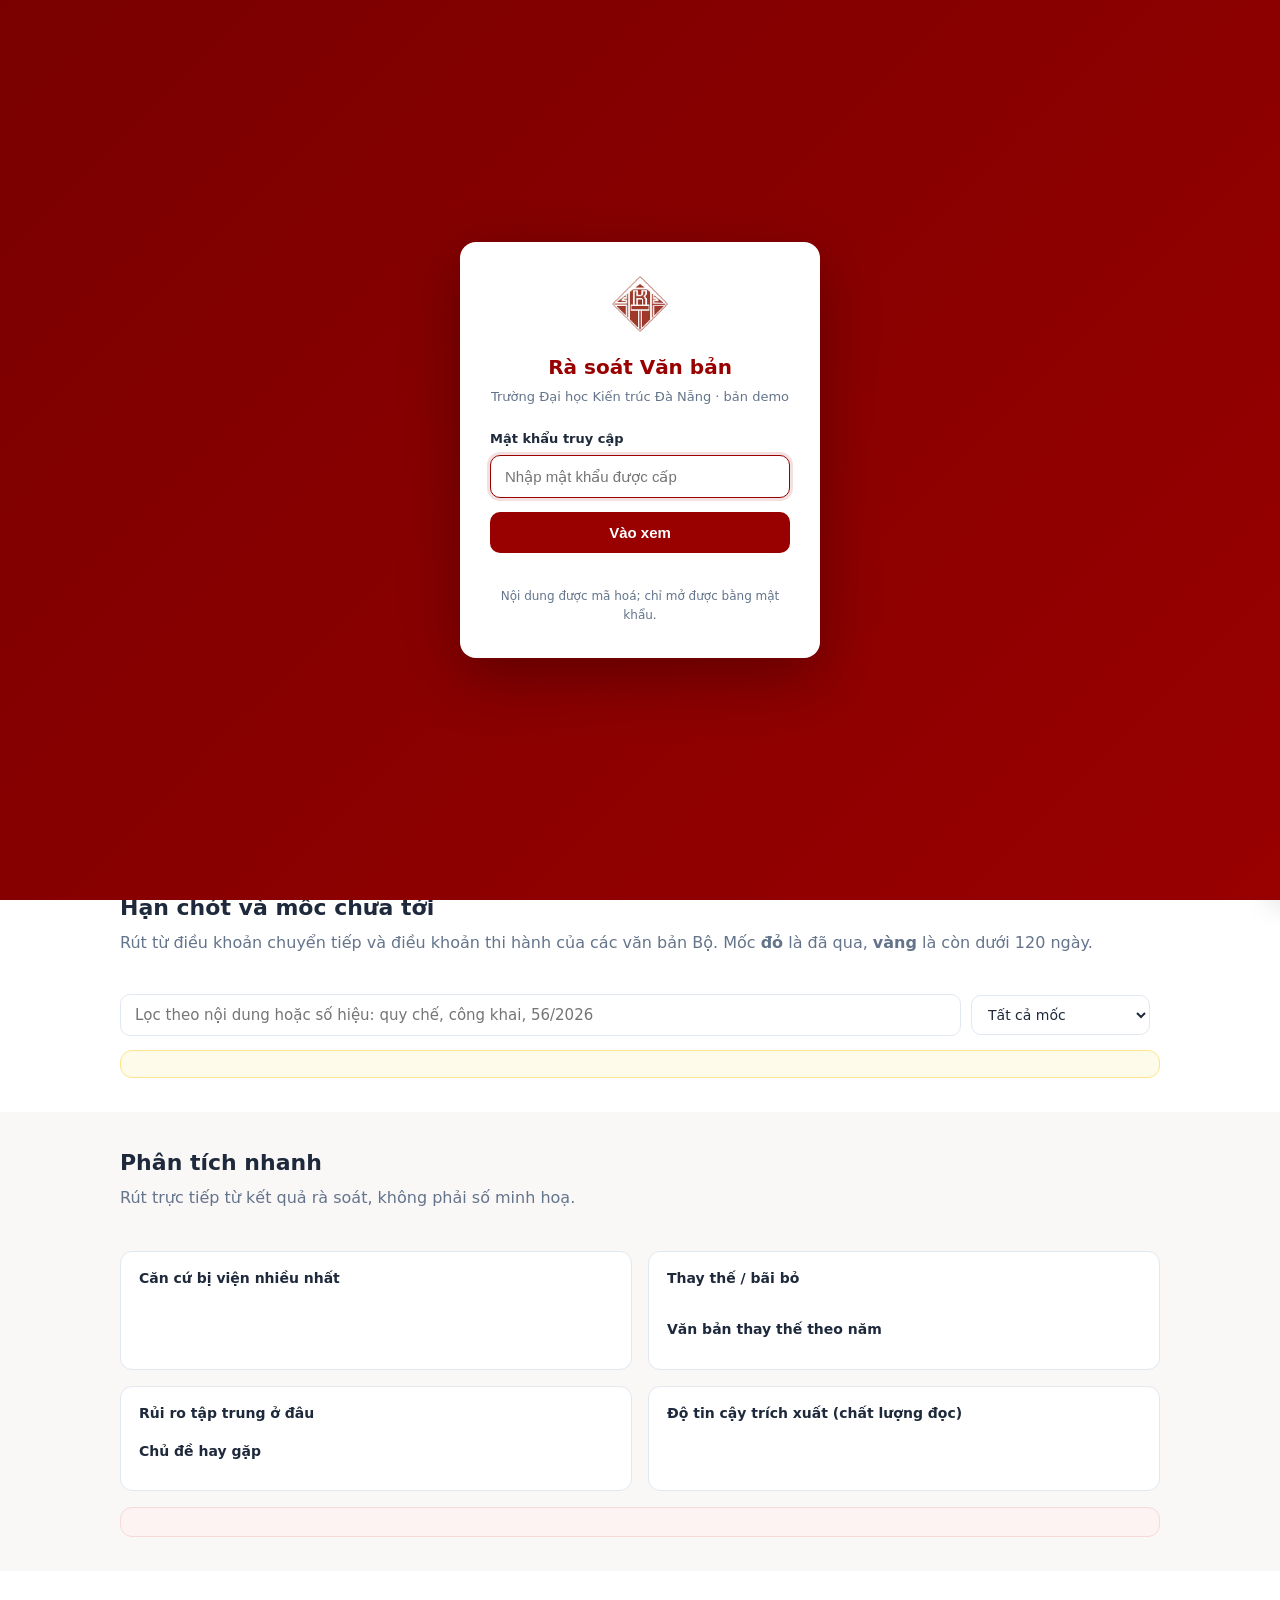
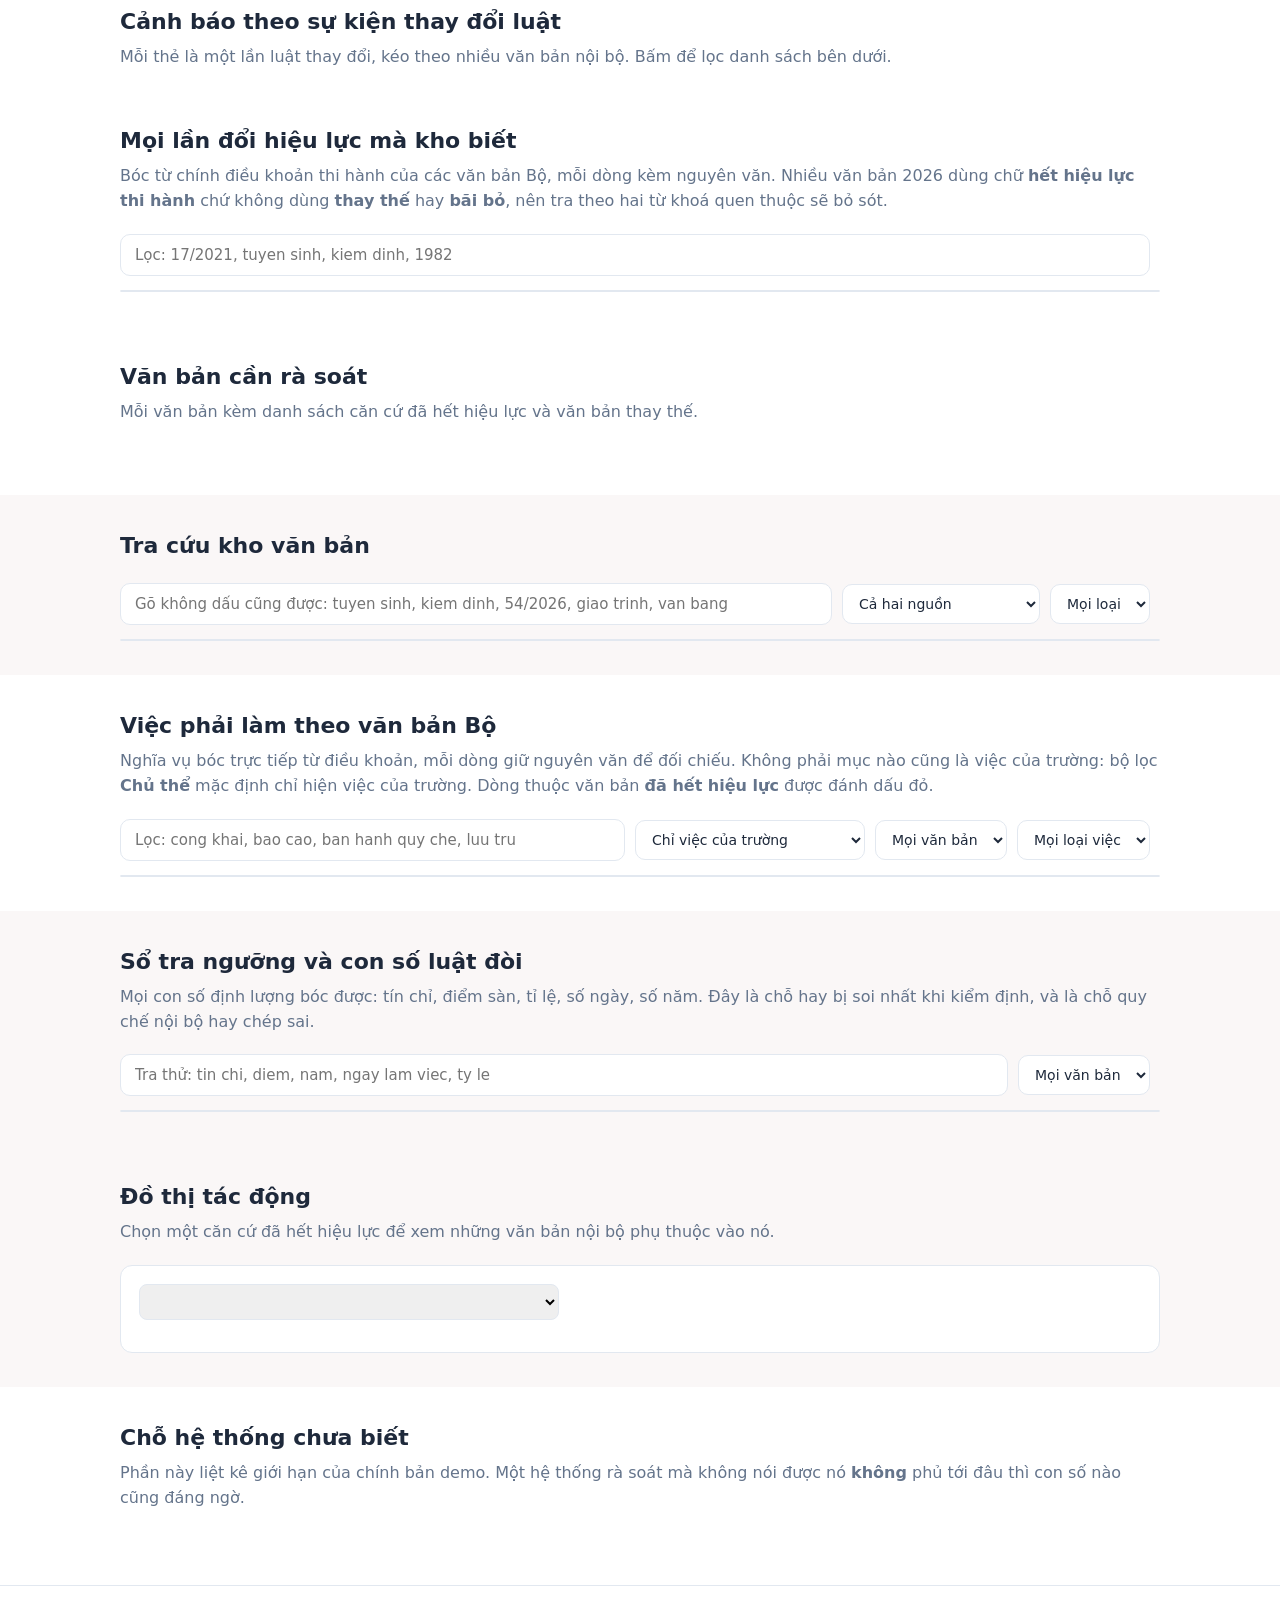
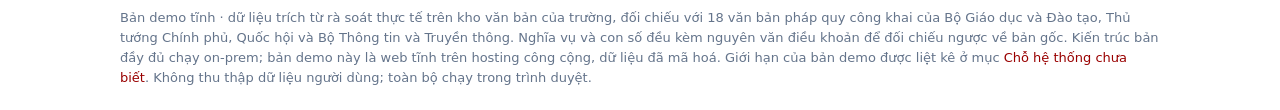
==== commit 532eace3: "Vá 11 lỗi do đợt QA 6 agent độc lập bắt được Ba trục nền đã sạch từ trước (không rò rỉ dữ liệu thô t" ====
--- a/index.html
+++ b/index.html
@@ -95,7 +95,7 @@
   .filterbar{display:flex;align-items:center;gap:10px;margin:6px 0 16px;flex-wrap:wrap}
   .chip{font-size:13px;border:1px solid var(--line);background:#fff;border-radius:999px;padding:6px 12px;cursor:pointer}
   .chip.active{background:var(--blue);color:#fff;border-color:var(--blue)}
-  .cards{display:grid;grid-template-columns:repeat(auto-fill,minmax(340px,1fr));gap:12px}
+  .cards{display:grid;grid-template-columns:repeat(auto-fill,minmax(280px,1fr));gap:12px}
   .card{border:1px solid var(--line);border-radius:12px;overflow:hidden;background:#fff}
   .card .h{padding:12px 16px;border-bottom:1px solid var(--line);display:flex;align-items:center;gap:8px;background:var(--soft)}
   .card .h .doc{font-weight:700;font-size:15px}
@@ -108,7 +108,7 @@
   .badge.replace{background:var(--amber-bg);color:var(--amber)}
   .badge.repeal{background:var(--red-bg);color:var(--red)}
   .impact{border:1px solid var(--line);border-radius:12px;padding:18px;background:#fff}
-  .impact select{font-size:14px;padding:8px 10px;border:1px solid var(--line);border-radius:8px;min-width:280px}
+  .impact select{font-size:14px;padding:8px 10px;border:1px solid var(--line);border-radius:8px;width:100%;max-width:420px}
   .dep{display:flex;align-items:center;gap:10px;padding:8px 0;border-bottom:1px dashed var(--line);font-size:14px}
   .dep:last-child{border-bottom:0}
   .dot{width:8px;height:8px;border-radius:50%;background:var(--blue)}
@@ -143,7 +143,12 @@
 
   /* ===== Thanh điều hướng nhóm mục ===== */
   .navtabs{position:sticky;top:58px;z-index:9;background:#fff;border-bottom:1px solid var(--line)}
-  .navtabs .wrap{display:flex;gap:4px;overflow-x:auto;padding-top:8px;padding-bottom:8px}
+  .navtabs{position:relative}
+  .navtabs:after{content:"";position:absolute;right:0;top:0;bottom:0;width:36px;pointer-events:none;
+    background:linear-gradient(90deg,rgba(255,255,255,0),#fff)}
+  .navtabs .wrap{display:flex;gap:4px;overflow-x:auto;padding-top:8px;padding-bottom:8px;
+    scrollbar-width:none}
+  .navtabs .wrap::-webkit-scrollbar{display:none}
   .navtabs a{font-size:13px;font-weight:600;color:var(--muted);padding:7px 13px;border-radius:999px;white-space:nowrap}
   .navtabs a:hover{background:var(--soft);color:var(--ink)}
   .navtabs a.on{background:var(--blue);color:#fff}
@@ -171,7 +176,22 @@
   .r .rt{color:#334155}
   .r .rm{font-size:12px;color:var(--muted);margin-top:3px}
   .r .rr{text-align:right;font-size:11px;color:var(--muted)}
-  @media(max-width:720px){.r{grid-template-columns:1fr}.r .rr{text-align:left}}
+  /* Các biến thể lưới phải là CLASS, không được đặt bằng inline style trong JS:
+     inline style luôn thắng media query nên hàng sẽ không bao giờ thu gọn, và vì
+     .rlist có overflow:hidden nên phần tràn bị cắt cứng, người dùng mất chữ mà
+     không cuộn lại được. Đo thực tế ở khổ 375 có hàng tràn 705px. */
+  .r-nv{grid-template-columns:190px 1fr}
+  .r-cs{grid-template-columns:150px 1fr 150px}
+  .r-sk{grid-template-columns:1fr 1fr 110px}
+  .r-mu{grid-template-columns:1fr;cursor:default}
+  @media(max-width:720px){
+    .r,.r-nv,.r-cs,.r-sk{grid-template-columns:1fr}
+    .r .rr{text-align:left}
+  }
+  /* Chip không được ép chiều rộng tối thiểu của cả cột: chip phạm vi dài tới mức
+     đẩy min-content cột lên 852px ở mọi khổ dưới 1024. */
+  .tag2.dai{white-space:normal}
+  .rlist{overflow-x:auto}
   .src{display:inline-block;font-size:10px;padding:2px 7px;border-radius:999px;font-weight:700;letter-spacing:.02em}
   .src.bo{background:#eef2ff;color:#3730a3;border:1px solid #c7d2fe}
   .src.truong{background:var(--blue-50);color:#7a0000;border:1px solid var(--blue-100)}
@@ -254,6 +274,7 @@
   <a href="#han-chot">Hạn chót</a>
   <a href="#phan-tich">Phân tích</a>
   <a href="#su-kien">Sự kiện luật</a>
+  <a href="#doi-hieu-luc">Mọi lần đổi</a>
   <a href="#ra-soat">Cần rà soát</a>
   <a href="#tra-cuu">Tra cứu</a>
   <a href="#viec">Việc phải làm</a>
@@ -265,9 +286,11 @@
 <div class="hero"><div class="wrap">
   <div class="kick">Bảo đảm văn bản hành chính</div>
   <h1>Phát hiện văn bản đang viện dẫn căn cứ pháp lý đã hết hiệu lực</h1>
-  <p class="lead">Khi một nghị định, thông tư bị thay thế hoặc bãi bỏ, hàng loạt văn bản nội bộ của trường bỗng đứng trên một căn cứ đã chết. Hệ thống dựng đồ thị toàn bộ văn bản và đối chiếu với hiệu lực pháp luật, chỉ ra <b>đúng văn bản nào</b> cần rà lại, kèm căn cứ thay thế.
-  Bản này đã nạp thêm <b>18 văn bản mới nhất của Bộ</b> (đợt 2024 tới 2026, gồm Luật Giáo dục đại học 125/2025),
-  bóc tới mức <b>điều khoản</b>: mỗi khẳng định trên trang đều mở ra được <b>nguyên văn</b> điều khoản làm bằng chứng.</p>
+  <p class="lead">Khi một nghị định, thông tư bị thay thế hoặc bãi bỏ, hàng loạt văn bản của trường bỗng đứng trên một căn cứ đã chết. Hệ thống dựng đồ thị các văn bản <b>đã bóc được căn cứ</b> và đối chiếu với hiệu lực pháp luật, chỉ ra <b>đúng văn bản nào</b> cần rà lại.
+  Bản này đã nạp thêm <b id="ldSoVB">18</b> văn bản pháp quy công khai, bóc tới mức <b>điều khoản</b>.
+  Phần lớn khẳng định mở ra được <b>nguyên văn</b> làm bằng chứng; phần chưa có nguyên văn được
+  <b>gắn nhãn riêng</b> chứ không trộn lẫn. Giới hạn của bản demo liệt kê ở mục
+  <a href="#chua-biet">Chỗ hệ thống chưa biết</a>.</p>
   <div class="stats" id="stats"></div>
 </div></div>
 
@@ -340,7 +363,7 @@
   <p class="sub">Mỗi thẻ là một lần luật thay đổi, kéo theo nhiều văn bản nội bộ. Bấm để lọc danh sách bên dưới.</p>
   <div class="events" id="events"></div>
 
-  <h2 style="margin-top:34px">Mọi lần đổi hiệu lực mà kho biết</h2>
+  <h2 id="doi-hieu-luc" style="margin-top:34px;scroll-margin-top:112px">Mọi lần đổi hiệu lực mà kho biết</h2>
   <p class="sub">Bóc từ chính điều khoản thi hành của các văn bản Bộ, mỗi dòng kèm nguyên văn.
   Nhiều văn bản 2026 dùng chữ <b>hết hiệu lực thi hành</b> chứ không dùng <b>thay thế</b> hay <b>bãi bỏ</b>,
   nên tra theo hai từ khoá quen thuộc sẽ bỏ sót.</p>
@@ -378,9 +401,15 @@
 <section id="viec"><div class="wrap">
   <h2>Việc phải làm theo văn bản Bộ</h2>
   <p class="sub">Nghĩa vụ bóc trực tiếp từ điều khoản, mỗi dòng giữ nguyên văn để đối chiếu.
-  Chủ thể chịu trách nhiệm ghi trong nội dung: có mục thuộc về trường, có mục thuộc về cơ quan quản lý.</p>
+  Không phải mục nào cũng là việc của trường: bộ lọc <b>Chủ thể</b> mặc định chỉ hiện việc của trường.
+  Dòng thuộc văn bản <b>đã hết hiệu lực</b> được đánh dấu đỏ.</p>
   <div class="srow">
     <input id="nvTim" class="inp" type="search" placeholder="Lọc: cong khai, bao cao, ban hanh quy che, luu tru">
+    <select id="nvChuThe" class="sel">
+      <option value="trường">Chỉ việc của trường</option>
+      <option value="all">Mọi chủ thể</option>
+      <option value="khac">Chỉ việc của cơ quan khác</option>
+    </select>
     <select id="nvVb" class="sel"><option value="all">Mọi văn bản</option></select>
     <select id="nvLoai" class="sel"><option value="all">Mọi loại việc</option></select>
     <span class="cnt" id="nvCnt"></span>
@@ -427,8 +456,9 @@
 
 <footer><div class="wrap">
   Bản demo tĩnh · dữ liệu trích từ rà soát thực tế trên kho văn bản của trường, đối chiếu với
-  18 văn bản pháp quy công khai của Bộ Giáo dục và Đào tạo, Chính phủ và Quốc hội (đợt 2024 tới 2026).
+  18 văn bản pháp quy công khai của <span id="ftCq">Bộ Giáo dục và Đào tạo, Thủ tướng Chính phủ, Quốc hội và Bộ Thông tin và Truyền thông</span>.
   Nghĩa vụ và con số đều kèm nguyên văn điều khoản để đối chiếu ngược về bản gốc.
+  Kiến trúc bản đầy đủ chạy on-prem; bản demo này là web tĩnh trên hosting công cộng, dữ liệu đã mã hoá.
   Giới hạn của bản demo được liệt kê ở mục <a href="#chua-biet">Chỗ hệ thống chưa biết</a>.
   Không thu thập dữ liệu người dùng; toàn bộ chạy trong trình duyệt.
 </div></footer>
@@ -439,12 +469,20 @@
   var badge = function(ly){ return ly.indexOf("bãi bỏ")>=0 ? "repeal" : "replace"; };
 
   // stats
+  // Dải số liệu. Bản trước in "26 / 181" và người đọc hiểu thành "đã soi 181, hỏng 26,
+  // còn 155 sạch". Cả ba mệnh đề đó đều sai: 155 văn bản kia CHƯA HỀ được kiểm, và tỉ lệ
+  // hỏng trên phần đã kiểm là 100%. Nay tách hẳn phần đã rà khỏi phần chưa rà.
+  var MU = D.diemMu || {};
   document.getElementById("stats").innerHTML =
-    '<div class="stat"><b>'+D.soCanhBao+(D.tongCorpus?' <span style="font-size:16px;color:var(--muted)">/ '+D.tongCorpus+'</span>':'')+'</b><span>văn bản viện căn cứ hết hiệu lực'+(D.tongCorpus?' trên tổng kho':'')+'</span></div>'+
-    '<div class="stat"><b>'+((D.vbTuChet||[]).length)+'</b><span>văn bản trong kho đã hết hiệu lực toàn bộ</span></div>'+
-    '<div class="stat"><b>'+(D.soVanBanBo||0)+'</b><span>văn bản Bộ mới bóc, '+(D.tongDieu||0)+' điều</span></div>'+
-    '<div class="stat"><b>'+((D.suKienHieuLuc||[]).length)+'</b><span>lần đổi hiệu lực có nguyên văn</span></div>'+
-    '<div class="stat"><b>on-prem</b><span>dữ liệu không rời tổ chức</span></div>';
+    '<div class="stat"><b>'+D.soCanhBao+' <span style="font-size:16px;color:var(--muted)">/ '+
+      (MU.daRaCanCu||D.soCanhBao)+'</span></b><span>văn bản đã rà được căn cứ thì <b>tất cả</b> đều đang viện dẫn căn cứ hết hiệu lực</span></div>'+
+    '<div class="stat"><b style="color:var(--amber)">'+(MU.chuaKiem||0)+'</b><span>văn bản <b>chưa hề được kiểm</b> ('+
+      (MU.thieuBanGoc||0)+' không có bản gốc, '+(MU.khongCoCanCu||0)+' chưa bóc căn cứ)</span></div>'+
+    '<div class="stat"><b>'+((D.vbTuChet||[]).length)+
+      ((D.vbSapChet||[]).length?' <span style="font-size:16px;color:var(--muted)">+'+(D.vbSapChet||[]).length+'</span>':'')+
+      '</b><span>văn bản trong kho đã hết hiệu lực'+((D.vbSapChet||[]).length?', thêm '+(D.vbSapChet||[]).length+' sắp hết':'')+'</span></div>'+
+    '<div class="stat"><b>'+(D.soVanBanBo||0)+'</b><span>văn bản pháp quy mới bóc, '+(D.tongDieu||0)+' điều</span></div>'+
+    '<div class="stat"><b>'+((D.suKienHieuLuc||[]).length)+'</b><span>lần đổi hiệu lực có nguyên văn</span></div>';
 
   // ---- Phân tích nhanh ----
   var I = D.insights;
@@ -458,7 +496,10 @@
     var max = Math.max.apply(null, rows.map(function(r){return r.n;}));
     document.getElementById(host).className = cls||"";
     document.getElementById(host).innerHTML = rows.map(function(r){
-      return '<div class="bar"><span class="lbl" title="'+r.label+'">'+r.label+'</span>'+
+      // esc() không thoát dấu nháy kép, mà đây là chỗ duy nhất nhét dữ liệu vào THUỘC TÍNH.
+      // Một tên căn cứ có dấu nháy sẽ làm vỡ thẻ, nên thoát riêng tại đây.
+      var t = String(r.label).replace(/&/g,"&amp;").replace(/"/g,"&quot;").replace(/</g,"&lt;").replace(/>/g,"&gt;");
+      return '<div class="bar"><span class="lbl" title="'+t+'">'+esc(r.label)+'</span>'+
         '<span class="track"><span class="fill" style="width:'+(r.n/max*100).toFixed(0)+'%"></span></span>'+
         '<span class="val">'+r.n+'</span></div>';
     }).join("");
@@ -485,7 +526,8 @@
 
   document.getElementById("whyNow").innerHTML =
     '<b>Vì sao bây giờ:</b> '+I.luotLuatMoi+'/'+I.luotVien+' lượt viện căn cứ hết hiệu lực là do đợt sửa luật lớn '+
-    '<b>2025 tới 2026</b> (Luật Giáo dục ĐH 125/2025, Nghị định 91/2026…). Càng để lâu, số văn bản đứng trên căn cứ đã chết càng dồn.';
+    '<b>2025 tới 2026</b>. Riêng <b>Luật Giáo dục đại học 125/2025</b> đã có nguyên văn điều khoản thi hành trong kho '+
+    'và tự khai làm 5 luật cũ hết hiệu lực. Càng để lâu, số văn bản đứng trên căn cứ đã chết càng dồn.';
 
   // ① Ưu tiên xử lý: bảng xếp hạng
   (function(){
@@ -584,9 +626,20 @@
         '<div class="h"><span class="badge '+worst+'">'+(worst==="repeal"?"bãi bỏ":"thay thế")+'</span><span class="doc">'+w.soHieu+'</span>'+
           '<span style="margin-left:auto;color:var(--muted);font-size:12px">xem chi tiết →</span></div>'+
         '<div class="b">'+items.map(function(it){
-          return '<div class="item"><div class="row"><span style="color:var(--red)">'+it.canCu+'</span>'+
-            '<span class="arrow">→</span><span style="color:var(--green)">'+it.thayBang+'</span>'+
-            '<span class="badge '+badge(it.lyDo)+'">'+it.lyDo+'</span></div></div>';
+          // Hai điều phải nói ngay tại chỗ, không được giấu xuống cuối trang:
+          // (1) mũi tên này có nguyên văn đối chứng hay chỉ là suy luận từ số hiệu;
+          // (2) văn bản được đề xuất thay thế có phải CHÍNH NÓ cũng đã chết không.
+          var dc = it.thayBangDaChet;
+          return '<div class="item"><div class="row"><span style="color:var(--red)">'+esc(it.canCu)+'</span>'+
+            '<span class="arrow">→</span><span style="color:'+(dc&&dc.daQua?'var(--red)':'var(--green)')+'">'+esc(it.thayBang)+'</span>'+
+            '<span class="badge '+badge(it.lyDo)+'">'+esc(it.lyDo)+'</span>'+
+            (it.coNguon?'<span class="tag2" style="background:#f0fdf4;color:var(--green);border-color:#bbf7d0">có nguyên văn</span>'
+                       :'<span class="tag2" style="background:var(--amber-bg);color:var(--amber);border-color:#fde68a">suy luận, chưa có nguyên văn</span>')+
+            '</div>'+
+            (dc?'<div class="cc-ev" style="color:var(--red);font-size:12px;margin-top:4px">'+
+              (dc.daQua?'Cảnh báo: ':'Sắp tới: ')+esc(it.thayBang)+' '+(dc.daQua?'cũng đã hết hiệu lực từ ':'sẽ hết hiệu lực từ ')+
+              fmtDate(dc.tuNgay)+'. Căn cứ dùng được là <b>'+esc(dc.thayTiepBang.join(", "))+'</b></div>':"")+
+            '</div>';
         }).join("")+'</div>';
       card.onclick=function(){ openDetail(w.docId); };
       host.appendChild(card);
@@ -614,7 +667,7 @@
     var W=740, rowH=50, pad=44, bx=18, bw=214, dx=474, dw=250, dh=38;
     var H=Math.max(240, pad*2 + deps.length*rowH);
     var by=H/2;
-    var svg='<svg viewBox="0 0 '+W+' '+H+'" width="100%" style="max-width:'+W+'px;font-family:inherit">';
+    var svg='<svg viewBox="0 0 '+W+' '+H+'" width="'+W+'" style="min-width:'+W+'px;max-width:'+W+'px;font-family:inherit">';
     svg+='<defs><marker id="ah" markerWidth="9" markerHeight="9" refX="7" refY="3" orient="auto">'+
          '<path d="M0,0 L7,3 L0,6 Z" fill="#b91c1c"/></marker></defs>';
     // đường nối căn cứ -> từng văn bản phụ thuộc
@@ -821,6 +874,15 @@
     return esc(s.slice(0,a)) + "<mark>" + esc(s.slice(a,b)) + "</mark>" + esc(s.slice(b));
   }
 
+  // Cắt chuỗi thì phải cắt ở ranh giới từ và có dấu ba chấm, nếu không người đọc
+  // tưởng văn bản gốc viết cụt ("...ban hành t", "...như: đoa").
+  function cat(s, n){
+    s = String(s==null?"":s);
+    if(s.length <= n) return s;
+    var c = s.slice(0, n), k = c.lastIndexOf(" ");
+    return (k > n*0.6 ? c.slice(0,k) : c) + "…";
+  }
+
   var HOM_NAY = D.mocHomNay || "2026-08-19";
   function ngayTu(a,b){ // số ngày từ a tới b, cả hai dạng YYYY-MM-DD
     return Math.round((Date.parse(b+"T00:00:00Z") - Date.parse(a+"T00:00:00Z"))/86400000);
@@ -864,18 +926,34 @@
   // ---------- Chính văn bản đã bị khai tử ----------
   (function(){
     var host = document.getElementById("tuChetBox");
-    var rows = D.vbTuChet || [];
-    if(!rows.length){ host.innerHTML='<p class="sub">Không phát hiện văn bản nào trong kho đã hết hiệu lực.</p>'; return; }
-    var html = '<div class="alert"><b>'+rows.length+' văn bản</b> trong kho đã hết hiệu lực toàn bộ. '+
+    var rows = D.vbTuChet || [], sap = D.vbSapChet || [];
+    if(!rows.length && !sap.length){ host.innerHTML='<p class="sub">Không phát hiện văn bản nào trong kho đã hết hiệu lực.</p>'; return; }
+    // "Hết hiệu lực" KHÔNG đồng nghĩa "mọi thứ trích từ đây vô giá trị ngay": các văn bản
+    // thay thế đều có điều khoản chuyển tiếp. Nói tuyệt đối là nói quá, nên hiển thị kèm.
+    var html = '<div class="alert"><b>'+rows.length+' văn bản</b> trong kho đã hết hiệu lực'+
+      (sap.length? ', thêm <b>'+sap.length+'</b> văn bản sẽ hết hiệu lực trong thời gian tới':'')+'. '+
       'Trang này trước đây chỉ báo được rằng chúng <b>viện dẫn</b> căn cứ đã chết. '+
-      'Nay đối chiếu với đợt văn bản mới của Bộ cho thấy chính chúng cũng đã bị thay.</div>';
-    html += '<div class="rlist">' + rows.map(function(r){
+      'Nay đối chiếu với đợt văn bản mới cho thấy chính chúng cũng đã bị thay. '+
+      'Điều khoản trích từ chúng <b>không còn là căn cứ để ban hành mới</b>, nhưng phần lớn văn bản thay thế '+
+      'có <b>điều khoản chuyển tiếp</b> cho phép áp dụng tiếp với khoá tuyển sinh hoặc hồ sơ đã có.</div>';
+    function dong(r, sapToi){
+      var con = sapToi ? Math.round((Date.parse(r.tuNgay+"T00:00:00Z")-Date.parse(HOM_NAY+"T00:00:00Z"))/86400000) : 0;
       return '<div class="r" data-did="'+esc(r.docId)+'">'+
         '<div><span class="rs">'+esc(r.soHieu)+'</span><div class="rm">'+esc(r.loai||"")+'</div></div>'+
         '<div><div class="rt">'+esc(r.lyDo)+' bởi <b style="color:var(--green)">'+esc(r.thayBang.join(", "))+
-          '</b>, từ '+fmtDate(r.tuNgay)+'</div>'+ bangChung(r.nguon) +'</div>'+
+          '</b>, từ '+fmtDate(r.tuNgay)+
+          (sapToi? ' <span class="dleft gan">còn '+con+' ngày, HIỆN VẪN CÒN HIỆU LỰC</span>':'')+'</div>'+
+          (r.phamVi && r.phamVi!=="toàn bộ" ? '<div class="rm" style="color:var(--amber)">phạm vi: '+esc(r.phamVi)+'</div>' : '')+
+          ((r.chuyenTiep||[]).length ? '<div class="rm">Có '+r.chuyenTiep.length+
+             ' điều khoản chuyển tiếp: '+esc(r.chuyenTiep.map(function(c){return c.vb+" "+(c.dieu||"");}).join("; "))+'</div>' : '')+
+          bangChung(r.nguon)+'</div>'+
         '<div class="rr">bấm xem<br>chi tiết</div></div>';
-    }).join("") + '</div>';
+    }
+    html += '<div class="rlist">' + rows.map(function(r){ return dong(r,false); }).join("") + '</div>';
+    if(sap.length){
+      html += '<div class="sec-t" style="margin-top:20px">Sắp hết hiệu lực, hiện vẫn còn giá trị</div>'+
+        '<div class="rlist">' + sap.map(function(r){ return dong(r,true); }).join("") + '</div>';
+    }
     host.innerHTML = html;
     noiToggle(host);
     Array.prototype.forEach.call(host.querySelectorAll(".r[data-did]"), function(el){
@@ -888,25 +966,37 @@
     var moc = [];
     (D.hanChot||[]).forEach(function(n){
       moc.push({ ngay:n.hanChot, viec:n.noiDung, vb:n.vb, dieu:n.dieu,
-                 loai:n.loai||"nghĩa vụ", nguon:n.nguon });
+                 loai:n.loai||"nghĩa vụ", nguon:n.nguon,
+                 chuThe:n.chuThe||"trường", nguonNgay:n.nguonNgay, vbDaChet:n.vbDaChet });
     });
     (D.chuaHieuLuc||[]).forEach(function(c){
       moc.push({ ngay:c.ngay, viec:(c.loai==="áp dụng" ? "Bắt đầu áp dụng: " : "Bắt đầu có hiệu lực: ")+
-                 (c.trichYeu||c.soHieu), vb:c.soHieu, dieu:"", loai:c.loai, nguon:c.nguon });
+                 (c.trichYeu||c.soHieu), vb:c.soHieu, dieu:"", loai:c.loai, nguon:c.nguon,
+                 chuThe:"trường", nguonNgay:"chép" });
     });
     var host = document.getElementById("hanList"), cnt = document.getElementById("hanCnt");
-    var qua = moc.filter(function(m){return mucDo(m.ngay)==="qua";}).length;
-    var gan = moc.filter(function(m){return mucDo(m.ngay)==="gan";}).length;
-    var lap = moc.filter(function(m){return mucDo(m.ngay)==="lap";}).length;
+    // Ô "đã qua hạn" phải đếm RIÊNG việc của trường. Bản trước đếm gộp nên hiện 3 vạch đỏ,
+    // mà 2 trong đó là việc của Ủy ban nhân dân xã và của trường công lập (DAU là tư thục).
+    // Hiệu trưởng nhìn vạch đỏ sẽ tưởng trường đang vi phạm.
+    var laTruong = function(m){ return (m.chuThe||"trường")==="trường"; };
+    var qua  = moc.filter(function(m){return mucDo(m.ngay)==="qua" && laTruong(m);}).length;
+    var quaK = moc.filter(function(m){return mucDo(m.ngay)==="qua" && !laTruong(m);}).length;
+    var gan  = moc.filter(function(m){return mucDo(m.ngay)==="gan" && laTruong(m);}).length;
+    var lap  = moc.filter(function(m){return mucDo(m.ngay)==="lap";}).length;
+    var khac = moc.filter(function(m){return !laTruong(m);}).length;
     document.getElementById("hanTiles").innerHTML =
-      '<div class="tile"><b>'+moc.length+'</b><span>mốc bóc được từ văn bản Bộ</span></div>'+
-      '<div class="tile"><b style="color:var(--red)">'+qua+'</b><span>đã qua hạn</span></div>'+
-      '<div class="tile"><b style="color:var(--amber)">'+gan+'</b><span>còn dưới 120 ngày</span></div>'+
+      '<div class="tile"><b>'+moc.length+'</b><span>mốc bóc được từ văn bản pháp quy</span></div>'+
+      '<div class="tile"><b style="color:var(--red)">'+qua+'</b><span>trường đã quá hạn'+
+        (quaK?' <br><span style="color:var(--muted)">('+quaK+' mốc quá hạn khác không thuộc về trường)</span>':'')+'</span></div>'+
+      '<div class="tile"><b style="color:var(--amber)">'+gan+'</b><span>việc của trường, còn dưới 120 ngày</span></div>'+
+      '<div class="tile"><b>'+khac+'</b><span>mốc thuộc về cơ quan khác, không phải việc của trường</span></div>'+
       '<div class="tile"><b>'+lap+'</b><span>hạn lặp hằng năm</span></div>';
     document.getElementById("hanNote").innerHTML =
-      'Một số mốc là do <b>cộng ra</b> chứ không in trong văn bản, ví dụ "36 tháng kể từ ngày có hiệu lực". '+
-      'Các mốc đó vẫn giữ nguyên văn câu gốc ở nút xem nguyên văn để đối chiếu. '+
-      'Mốc ghi "hằng năm" thì không suy ra năm cụ thể.';
+      '<b>Hai lưu ý khi đọc mục này.</b> Thứ nhất, '+((D.diemMu||{}).mocTinhRa||0)+' mốc có ngày cụ thể là do '+
+      '<b>cộng ra</b> chứ không in trong văn bản (ví dụ "36 tháng kể từ ngày có hiệu lực"), '+
+      'các mốc đó mang nhãn <span class="tag2">tính ra</span>; mốc ghi "hằng năm" thì không suy ra năm cụ thể. '+
+      'Thứ hai, không phải mốc nào cũng là việc của trường: mốc mang nhãn xám thuộc về '+
+      'cơ quan quản lý, trường công lập, đại học quốc gia hoặc bậc học khác, và <b>không được tính</b> vào ô quá hạn ở trên.';
 
     function ve(){
       var q = fold(document.getElementById("hanTim").value.trim());
@@ -923,10 +1013,16 @@
       });
       cnt.innerHTML = "<b>"+kq.length+"</b> / "+moc.length+" mốc";
       host.innerHTML = kq.length ? kq.map(function(m){
-        return '<div class="tlr '+mucDo(m.ngay)+'">'+
-          '<div class="d">'+nhanNgay(m.ngay)+conLai(m.ngay)+'</div>'+
+        var ngoai = (m.chuThe||"trường")!=="trường";
+        return '<div class="tlr '+(ngoai?"":mucDo(m.ngay))+'"'+(ngoai?' style="opacity:.72"':'')+'>'+
+          '<div class="d">'+nhanNgay(m.ngay)+(ngoai?'':conLai(m.ngay))+
+            (ngoai?'<span class="dleft">không phải việc của trường</span>':'')+
+            (m.nguonNgay==="tính"?'<span class="tag2" style="margin-left:6px">tính ra</span>':'')+'</div>'+
           '<div class="w">'+hl(m.viec,q)+'</div>'+
-          '<div class="m">'+esc(m.vb)+(m.dieu?" · "+esc(m.dieu):"")+' · '+esc(m.loai)+'</div>'+
+          '<div class="m">'+esc(m.vb)+(m.dieu?" · "+esc(m.dieu):"")+' · '+esc(m.loai)+
+            (ngoai?' · <b>'+esc(m.chuThe)+'</b>':'')+'</div>'+
+          (m.vbDaChet?'<div class="rm" style="color:var(--red)">Văn bản này đã hết hiệu lực từ '+
+            fmtDate(m.vbDaChet.tuNgay)+', xem '+esc(m.vbDaChet.thayBang.join(", "))+'</div>':'')+
           bangChung(m.nguon)+'</div>';
       }).join("") : '<div class="empty">Không có mốc nào khớp.</div>';
       noiToggle(host);
@@ -969,7 +1065,7 @@
           '<div><span class="rs">'+hl(r.soHieu,q)+'</span>'+
             '<div class="rm"><span class="src '+(r.nguon==="bộ"?"bo":"truong")+'">'+
             (r.nguon==="bộ"?"BỘ":"TRƯỜNG")+'</span> '+esc(r.loai||"")+'</div></div>'+
-          '<div><div class="rt">'+hl((r.tomTat||"").slice(0,240),q)+'</div>'+
+          '<div><div class="rt">'+hl(cat((r.tomTat||""),240),q)+'</div>'+
             (r.soDieu?'<div class="rm">'+r.soDieu+' điều · '+(r.soNghiaVu||0)+' nghĩa vụ</div>':"")+
             ((r.chuDe&&r.chuDe.length)?'<div class="rm">'+esc(r.chuDe.join(" · "))+'</div>':"")+'</div>'+
           '<div class="rr">'+esc(r.ngay||"")+(r.ocr?'<br>nguồn scan':"")+'</div></div>';
@@ -998,24 +1094,36 @@
     Object.keys(los).sort().forEach(function(l){
       var o=document.createElement("option"); o.value=l; o.textContent=l; selLo.appendChild(o); });
     var host=document.getElementById("nvList"), cnt=document.getElementById("nvCnt");
+    var selCt=document.getElementById("nvChuThe");
+    var nTruong=NV.filter(function(n){return (n.chuThe||"trường")==="trường";}).length;
     function ve(){
       var q=fold(document.getElementById("nvTim").value.trim());
-      var v=selVb.value, l=selLo.value;
+      var v=selVb.value, l=selLo.value, ct=selCt.value;
       var kq=NV.filter(function(n){
+        var la=(n.chuThe||"trường")==="trường";
+        if(ct==="trường" && !la) return false;
+        if(ct==="khac" && la) return false;
         if(v!=="all"&&n.vb!==v) return false;
         if(l!=="all"&&n.loai!==l) return false;
         if(!q) return true;
         return fold([n.noiDung,n.vb,n.dieu,n.loai].join(" ")).indexOf(q)>=0;
       });
-      cnt.innerHTML="<b>"+kq.length+"</b> / "+NV.length+" nghĩa vụ";
+      cnt.innerHTML="<b>"+kq.length+"</b> / "+NV.length+" nghĩa vụ"+
+        (ct==="trường"?' <span style="color:var(--muted)">('+(NV.length-nTruong)+" mục của cơ quan khác đang bị ẩn)</span>":"");
       var show=kq.slice(0,150);
       host.innerHTML = show.length ? show.map(function(n){
-        return '<div class="r" style="grid-template-columns:190px 1fr" data-vb="'+esc(n.vb)+'">'+
+        return '<div class="r r-nv" data-vb="'+esc(n.vb)+'">'+
           '<div><span class="rs">'+esc(n.vb)+'</span><div class="rm">'+esc(n.dieu||"")+'</div></div>'+
           '<div><div class="h" style="display:flex;gap:8px;flex-wrap:wrap;margin-bottom:4px">'+
             '<span class="tag2">'+esc(n.loai||"khác")+'</span>'+
-            (n.hanChot?'<span class="tag2 han">hạn '+nhanNgay(n.hanChot)+'</span>':"")+'</div>'+
-            '<div class="rt">'+hl(n.noiDung,q)+'</div>'+bangChung(n.nguon)+'</div></div>';
+            ((n.chuThe&&n.chuThe!=="trường")?'<span class="tag2" style="background:var(--soft);font-weight:700">'+esc(n.chuThe)+'</span>':"")+
+            (n.hanChot?'<span class="tag2 han">hạn '+nhanNgay(n.hanChot)+'</span>':"")+
+            (n.vbDaChet?'<span class="tag2" style="background:var(--red-bg);color:var(--red);border-color:#fecaca;font-weight:700">văn bản đã hết hiệu lực</span>':"")+'</div>'+
+            '<div class="rt">'+hl(n.noiDung,q)+'</div>'+
+            (n.vbDaChet?'<div class="rm" style="color:var(--red)">'+esc(n.vb)+' đã bị thay thế từ '+
+              fmtDate(n.vbDaChet.tuNgay)+'. Nghĩa vụ này không còn là căn cứ để ban hành mới, xem '+
+              esc(n.vbDaChet.thayBang.join(", "))+'</div>':"")+
+            bangChung(n.nguon)+'</div></div>';
       }).join("") : '<div class="empty">Không có nghĩa vụ nào khớp.</div>';
       if(kq.length>show.length)
         host.innerHTML += '<div class="empty">Còn '+(kq.length-show.length)+' mục nữa, gõ thêm để thu hẹp.</div>';
@@ -1026,6 +1134,7 @@
     }
     document.getElementById("nvTim").addEventListener("input", ve);
     selVb.addEventListener("change", ve); selLo.addEventListener("change", ve);
+    selCt.addEventListener("change", ve);
     ve();
   })();
 
@@ -1048,9 +1157,13 @@
       cnt.innerHTML="<b>"+kq.length+"</b> / "+CS.length+" con số";
       var show=kq.slice(0,150);
       host.innerHTML = show.length ? show.map(function(c){
-        return '<div class="r" style="grid-template-columns:150px 1fr 150px" data-vb="'+esc(c.vb)+'">'+
-          '<div><span class="rs">'+hl(c.giaTri,q)+'</span></div>'+
-          '<div><div class="rt">'+hl(c.yNghia,q)+'</div>'+bangChung(c.nguon)+'</div>'+
+        return '<div class="r r-cs" data-vb="'+esc(c.vb)+'">'+
+          '<div><span class="rs">'+hl(c.giaTri,q)+'</span>'+
+            (c.nguonDoSo===false?'<div class="rm" style="color:var(--amber)">con số này không có trong câu nguyên văn kèm theo</div>':"")+'</div>'+
+          '<div><div class="rt">'+hl(c.yNghia,q)+'</div>'+
+            (c.vbDaChet?'<div class="rm" style="color:var(--red)">Văn bản đã hết hiệu lực từ '+
+              fmtDate(c.vbDaChet.tuNgay)+', xem '+esc(c.vbDaChet.thayBang.join(", "))+'</div>':"")+
+            bangChung(c.nguon)+'</div>'+
           '<div class="rr">'+esc(c.vb)+'<br>'+esc(c.dieu||"")+'</div></div>';
       }).join("") : '<div class="empty">Không có con số nào khớp.</div>';
       if(kq.length>show.length)
@@ -1078,11 +1191,11 @@
       });
       cnt.innerHTML="<b>"+kq.length+"</b> / "+SK.length+" lần đổi hiệu lực";
       host.innerHTML = kq.length ? kq.map(function(s){
-        return '<div class="r" style="grid-template-columns:1fr 1fr 110px" data-vb="'+esc(s.moi)+'">'+
+        return '<div class="r r-sk" data-vb="'+esc(s.moi)+'">'+
           '<div><span class="rs" style="color:var(--red)">'+hl(s.cu||"(không nêu số hiệu)",q)+'</span>'+
-            '<div class="rm">'+esc((s.tenCu||"").slice(0,90))+'</div></div>'+
+            '<div class="rm">'+hl(cat((s.tenCu||""),90),q)+'</div></div>'+
           '<div><div class="rt">'+esc(s.lyDo)+' bởi <b style="color:var(--green)">'+hl(s.moi,q)+'</b>'+
-            (s.phamVi&&s.phamVi!=="toàn bộ"?' <span class="tag2">phạm vi: '+esc(s.phamVi)+'</span>':"")+'</div>'+
+            (s.phamVi&&s.phamVi!=="toàn bộ"?' <span class="tag2 dai">phạm vi: '+esc(s.phamVi)+'</span>':"")+'</div>'+
             bangChung(s.nguon)+'</div>'+
           '<div class="rr">'+(s.tuNgay?fmtDate(s.tuNgay):"")+'</div></div>';
       }).join("") : '<div class="empty">Không có lần đổi nào khớp.</div>';
@@ -1099,25 +1212,47 @@
   (function(){
     var M = D.diemMu || {}; var host=document.getElementById("muBox");
     var ds = [];
+    ds.push(['<b>Giới hạn nặng nhất: '+(M.luotSuyLuan||0)+'/'+(M.luotTongCong||0)+' lượt viện dẫn ở mục '+
+      '"Văn bản cần rà soát" chưa có nguyên văn đối chứng.</b> Chúng là suy luận từ số hiệu, '+
+      'vì các văn bản thay thế '+esc((M.vbThayChuaCoBanGoc||[]).join(", "))+' <b>chưa có bản gốc trong kho</b>. '+
+      'Mọi mũi tên xanh trỏ tới chúng cần người kiểm trước khi dùng. '+
+      'Chỉ '+(M.luotCoNguon||0)+' lượt đã đối chiếu được nguyên văn điều khoản thi hành.']);
+    ds.push(['<b>Tỉ lệ hỏng trên phần đã rà là 100%, không phải '+
+      Math.round((D.soCanhBao||0)*100/Math.max(M.tongCorpusKhai||1,1))+'%.</b> '+
+      'Trong '+(M.daRaCanCu||0)+' văn bản bóc được danh sách căn cứ thì cả '+(D.soCanhBao||0)+' đều dính căn cứ hết hiệu lực. '+
+      '<b>'+(M.chuaKiem||0)+' văn bản chưa kiểm không có nghĩa là sạch</b>, đó là lý do nên mở rộng phạm vi rà '+
+      'chứ không phải lý do để yên tâm.']);
     if(M.thieuBanGoc) ds.push(['<b>'+M.thieuBanGoc+' văn bản</b> được tính trong tổng kho '+
       M.tongCorpusKhai+' nhưng không có bản trích xuất, nên không tra cứu được và không bị rà.']);
     if(M.khongCoCanCu) ds.push(['<b>'+M.khongCoCanCu+' văn bản</b> có bản ghi nhưng chưa bóc danh sách căn cứ, '+
       'nên nếu chúng đang viện dẫn căn cứ đã chết thì hệ thống cũng không biết.']);
+    if(M.bacCau) ds.push(['<b>'+M.bacCau+' lượt</b> đề xuất chuyển sang một căn cứ mà <b>chính nó cũng đã hết hiệu lực</b>. '+
+      'Các lượt đó đã được gắn cảnh báo đỏ tại chỗ, nhưng dây chuyền thay thế mới chạy được một bậc.']);
+    if(M.nghiaVuVbDaChet) ds.push(['<b>'+M.nghiaVuVbDaChet+' nghĩa vụ</b> ở mục Việc phải làm được bóc từ văn bản '+
+      '<b>đã hết hiệu lực</b>. Chúng vẫn hiển thị để đối chiếu lịch sử nhưng đã gắn nhãn đỏ.']);
+    if(M.nghiaVuKhongPhaiTruong) ds.push(['<b>'+M.nghiaVuKhongPhaiTruong+'/'+((D.nghiaVu||[]).length)+' nghĩa vụ</b> '+
+      'thuộc về cơ quan khác (cơ quan quản lý, trường công lập, đại học quốc gia và đại học vùng, bậc học khác). '+
+      'Trong '+(M.mocQuaHanTong||0)+' mốc đã quá hạn, <b>chỉ '+(M.mocQuaHanCuaTruong||0)+' mốc là việc của trường</b>. '+
+      'Chủ thể được nhận diện bằng cụm từ có thật ở đầu câu nguyên văn, không phải suy đoán.']);
     if((M.canCuChuaCoVBThay||[]).length) ds.push(['<b>'+M.canCuChuaCoVBThay.length+' căn cứ đã chết</b> '+
-      'chưa tìm được văn bản thay trong đợt 18 văn bản này: '+
+      'chưa tìm được văn bản thay trong đợt '+(D.soVanBanBo||0)+' văn bản này: '+
       esc(M.canCuChuaCoVBThay.join(", "))+'. Cần bổ sung văn bản nguồn mới trả lời được.']);
-    if((M.vbOCR||[]).length) ds.push(['<b>'+M.vbOCR.join(", ")+'</b> đọc từ bản scan bằng OCR. '+
+    if(M.mocTinhRa) ds.push(['<b>'+M.mocTinhRa+' mốc hạn chót</b> là do <b>cộng ra</b> chứ không in trong văn bản, '+
+      'và <b>'+(M.conSoNguonKhongDoSo||0)+' con số</b> có câu nguyên văn không chứa chính con số đó '+
+      '(ví dụ tổng số tiêu chí là do đếm). Cả hai nhóm đều đã gắn nhãn riêng.']);
+    if((M.vbOCR||[]).length) ds.push(['<b>'+esc((M.vbOCR||[]).join(", "))+'</b> đọc từ bản scan bằng OCR. '+
       'Ngày hiệu lực trong bản gốc điền bằng phông chữ nghiêng, máy đọc sai thành tháng 7; '+
-      'giá trị hiện dùng là 26/9/2026, đọc lại bằng mắt trên ảnh trang gốc. '+
+      'giá trị hiện dùng là 26/9/2026, đọc lại bằng mắt trên ảnh trang gốc và đã được kiểm chéo độc lập. '+
       'Nên đối chiếu Công báo trước khi dùng cho việc có hậu quả pháp lý.']);
-    ds.push(['Phụ lục hướng dẫn đánh giá của hai thông tư kiểm định là bảng nhiều cột, '+
-      'công cụ bóc trộn chữ giữa các cột nên <b>không lấy nguyên văn từ vùng đó</b>. '+
-      'Số điều khoản và nghĩa vụ chỉ tính phần thân thông tư.']);
-    ds.push(['Kho trường ghi số hiệu không nhất quán, ví dụ cùng một văn bản xuất hiện dưới cả '+
-      '"QĐ 43/2007/QĐ-BGDĐT" lẫn "43/2007/QĐ-BGD". Việc nối cạnh dựa trên số và năm, '+
-      'nên vài trường hợp dị dạng có thể chưa nối được.']);
+    ds.push(['Phụ lục dạng bảng nhiều cột của <b>'+((M.phuLucBocHong||[]).length)+' văn bản</b> bị công cụ bóc trộn chữ '+
+      'giữa các cột, nên <b>không lấy nguyên văn từ vùng đó</b>. Số điều khoản, nghĩa vụ và con số chỉ tính '+
+      '<b>phần thân</b> văn bản. Phụ lục hướng dẫn đánh giá của hai thông tư kiểm định nằm trong nhóm này.']);
+    ds.push(['Trường nguyên văn là bản <b>đã nối lại</b> các chỗ tệp gốc ngắt dòng giữa số hiệu, '+
+      'không phải chuỗi ký tự thô. Nội dung là phục dựng đúng, nhưng không dùng thay cho bản gốc được.']);
+    ds.push(['Điểm tin cậy trích xuất là <b>điểm tự đánh giá của bộ trích xuất</b>, không phải sai số đo được '+
+      'so với bản gốc. Phần lớn văn bản của trường đọc qua OCR.']);
     host.innerHTML = '<div class="rlist">'+ds.map(function(d){
-      return '<div class="r" style="grid-template-columns:1fr;cursor:default"><div class="rt">'+d[0]+'</div></div>';
+      return '<div class="r r-mu"><div class="rt">'+d[0]+'</div></div>';
     }).join("")+'</div>';
   })();
 
